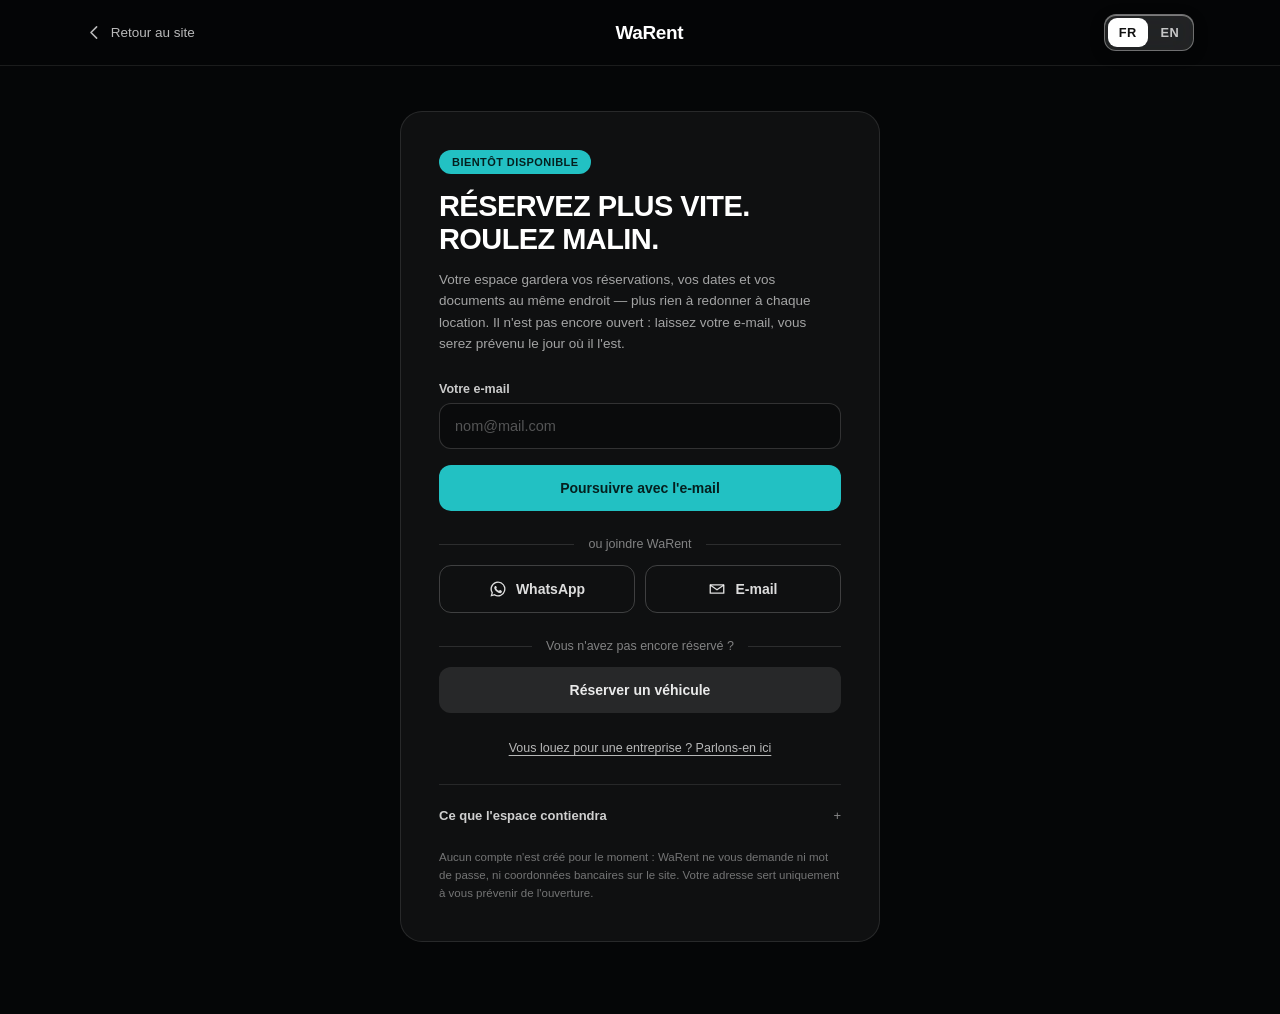
==== connexion.html @ 11f71e9b "Add files via upload" ====
<!DOCTYPE html>
<html lang="fr">
<head>
<meta charset="UTF-8">
<meta name="viewport" content="width=device-width, initial-scale=1.0, viewport-fit=cover">
<title>WaRent — Espace client</title>
<meta name="robots" content="noindex">
<link rel="stylesheet" href="styles.css">
<link rel="stylesheet" href="reservation.css">
</head>
<body class="bk-body">

  <header class="bk-header">
    <div class="bk-header-inner">
      <a class="bk-back" href="index.html">
        <svg viewBox="0 0 24 24" aria-hidden="true"><path d="M15 4l-8 8 8 8" fill="none" stroke="currentColor" stroke-width="2.2" stroke-linecap="round" stroke-linejoin="round"/></svg>
        <span data-fr="Retour au site" data-en="Back to the site">Retour au site</span>
      </a>
      <a class="bk-logo" href="index.html">WaRent</a>
      <div class="bk-header-right">
        <div class="lang-switch" role="group" aria-label="Choix de la langue / Language switcher">
          <button type="button" class="lang-btn active" data-lang-btn="fr" aria-pressed="true">FR</button>
          <button type="button" class="lang-btn" data-lang-btn="en" aria-pressed="false">EN</button>
        </div>
      </div>
    </div>
  </header>

  <main class="ac-main">
    <div class="ac-card">

      <span class="ac-badge" data-fr="Bientôt disponible" data-en="Coming soon">Bientôt disponible</span>

      <h1 class="ac-title" data-fr="Réservez plus vite. Roulez malin." data-en="Book faster. Drive smarter.">Réservez plus vite. Roulez malin.</h1>
      <p class="ac-intro" data-fr="Votre espace gardera vos réservations, vos dates et vos documents au même endroit — plus rien à redonner à chaque location. Il n'est pas encore ouvert : laissez votre e-mail, vous serez prévenu le jour où il l'est." data-en="Your account will keep your bookings, dates and documents in one place — nothing to hand over again at every rental. It isn't open yet: leave your email and we'll tell you the day it is.">Votre espace gardera vos réservations, vos dates et vos documents au même endroit — plus rien à redonner à chaque location. Il n'est pas encore ouvert : laissez votre e-mail, vous serez prévenu le jour où il l'est.</p>

      <form class="ac-form" id="ac-form" novalidate>
        <label class="ac-label" for="ac-email" data-fr="Votre e-mail" data-en="Your email">Votre e-mail</label>
        <input class="ac-input" id="ac-email" name="email" type="email" inputmode="email" autocomplete="email" placeholder="nom@mail.com" aria-describedby="ac-error">
        <p class="ac-error" id="ac-error" role="alert" hidden data-fr="Entrez une adresse e-mail valide (exemple : nom@mail.com)." data-en="Enter a valid email address (example: name@mail.com).">Entrez une adresse e-mail valide (exemple : nom@mail.com).</p>
        <button type="submit" class="ac-btn ac-btn-primary" data-fr="Poursuivre avec l'e-mail" data-en="Continue with email">Poursuivre avec l'e-mail</button>
      </form>

      <div class="ac-done" id="ac-done" hidden>
        <svg class="ac-done-icon" viewBox="0 0 24 24" aria-hidden="true"><path d="M20 6L9 17l-5-5" fill="none" stroke="currentColor" stroke-width="2.4" stroke-linecap="round" stroke-linejoin="round"/></svg>
        <p class="ac-done-text" data-fr="Votre messagerie s'ouvre avec un message déjà rempli. Envoyez-le : c'est lui qui inscrit votre adresse sur la liste." data-en="Your mail app opens with the message already written. Send it — that's what puts your address on the list.">Votre messagerie s'ouvre avec un message déjà rempli. Envoyez-le : c'est lui qui inscrit votre adresse sur la liste.</p>
      </div>

      <div class="ac-sep"><span data-fr="ou joindre WaRent" data-en="or reach WaRent">ou joindre WaRent</span></div>

      <div class="ac-alts">
        <a class="ac-btn ac-btn-ghost" id="ac-wa" href="#" target="_blank" rel="noopener">
          <svg viewBox="0 0 24 24" aria-hidden="true"><path fill="currentColor" d="M12 2a10 10 0 00-8.6 15.1L2 22l5-1.3A10 10 0 1012 2zm0 18.2a8.2 8.2 0 01-4.2-1.2l-.3-.2-3 .8.8-2.9-.2-.3A8.2 8.2 0 1112 20.2zm4.5-6.1c-.2-.1-1.4-.7-1.7-.8-.2-.1-.4-.1-.5.1l-.7.9c-.1.2-.3.2-.5.1a6.7 6.7 0 01-3.3-2.9c-.1-.2 0-.4.1-.5l.4-.5c.1-.2.1-.3 0-.5l-.7-1.7c-.2-.4-.4-.4-.5-.4h-.5c-.2 0-.5.1-.7.3-.2.3-.9.9-.9 2.2s.9 2.5 1 2.7c.1.2 1.8 2.8 4.4 3.8 1.6.6 2.2.7 3 .6.5-.1 1.4-.6 1.6-1.2.2-.6.2-1.1.1-1.2 0-.1-.2-.2-.4-.3z"/></svg>
          <span data-fr="WhatsApp" data-en="WhatsApp">WhatsApp</span>
        </a>
        <a class="ac-btn ac-btn-ghost" id="ac-mail" href="#">
          <svg viewBox="0 0 24 24" aria-hidden="true"><path fill="none" stroke="currentColor" stroke-width="1.8" stroke-linejoin="round" d="M3 6.5h18v11H3z"/><path fill="none" stroke="currentColor" stroke-width="1.8" stroke-linecap="round" stroke-linejoin="round" d="M3.4 7l8.6 6 8.6-6"/></svg>
          <span data-fr="E-mail" data-en="Email">E-mail</span>
        </a>
      </div>

      <div class="ac-sep"><span data-fr="Vous n'avez pas encore réservé ?" data-en="Haven't booked yet?">Vous n'avez pas encore réservé ?</span></div>

      <a class="ac-btn ac-btn-grey" href="index.html" data-fr="Réserver un véhicule" data-en="Book a vehicle">Réserver un véhicule</a>

      <a class="ac-link" id="ac-pro" href="#" data-fr="Vous louez pour une entreprise ? Parlons-en ici" data-en="Renting for a company? Let's talk here">Vous louez pour une entreprise ? Parlons-en ici</a>

      <details class="ac-more">
        <summary data-fr="Ce que l'espace contiendra" data-en="What the account will hold">Ce que l'espace contiendra</summary>
        <ul class="ac-list">
          <li data-fr="Mes réservations : en cours, à venir et passées" data-en="My bookings: current, upcoming and past">Mes réservations : en cours, à venir et passées</li>
          <li data-fr="Le détail de chaque location et son récapitulatif" data-en="The details of each rental and its summary">Le détail de chaque location et son récapitulatif</li>
          <li data-fr="Les documents à fournir, déposés une fois pour toutes" data-en="The documents to provide, uploaded once and for all">Les documents à fournir, déposés une fois pour toutes</li>
          <li data-fr="La modification ou l'annulation d'une réservation" data-en="Changing or cancelling a booking">La modification ou l'annulation d'une réservation</li>
        </ul>
      </details>

      <p class="ac-legal" data-fr="Aucun compte n'est créé pour le moment : WaRent ne vous demande ni mot de passe, ni coordonnées bancaires sur le site. Votre adresse sert uniquement à vous prévenir de l'ouverture." data-en="No account is created for now: WaRent asks you for neither a password nor card details on this site. Your address is used only to tell you when the account area opens.">Aucun compte n'est créé pour le moment : WaRent ne vous demande ni mot de passe, ni coordonnées bancaires sur le site. Votre adresse sert uniquement à vous prévenir de l'ouverture.</p>

    </div>
  </main>

  <script src="core.js"></script>
  <script src="connexion.js"></script>

</body>
</html>
---- styles.css ----
* { box-sizing: border-box; }
html, body {
  margin: 0;
  padding: 0;
  width: 100%;
  overflow-x: hidden;
  background: #ffffff;
}
body {
  font-family: 'Helvetica Neue', Helvetica, Arial, sans-serif;
  -webkit-font-smoothing: antialiased;
  -moz-osx-font-smoothing: grayscale;
}
a {
  color: #111111;
  text-decoration: none;
  transition: color .2s ease;
}
a:hover { color: #666666; }

.video-bg {
  position: fixed;
  inset: 0;
  z-index: 0;
  overflow: hidden;
  background: #04060b;
}
.hero-media,
.hero-media img {
  display: block;
  width: 100%;
  height: 100%;
  object-fit: cover;
  object-position: center 42%;
}
.video-overlay {
  position: absolute;
  inset: 0;
  /* Degrade plutot qu'un voile uniforme : la voiture reste lisible au centre,
     le haut et le bas s'assombrissent pour que le menu, le titre et la barre
     de recherche gardent leur contraste. */
  background: linear-gradient(
    180deg,
    rgba(4, 6, 11, 0.58) 0%,
    rgba(4, 6, 11, 0.18) 30%,
    rgba(4, 6, 11, 0.34) 55%,
    rgba(4, 6, 11, 0.74) 78%,
    rgba(4, 6, 11, 0.92) 100%
  );
}

.preloader {
  position: fixed;
  inset: 0;
  z-index: 60;
  background: #04060b;
  display: flex;
  align-items: center;
  justify-content: center;
  transition: opacity .6s ease;
}
.preloader span {
  font-size: 13px;
  letter-spacing: 0.25em;
  text-transform: uppercase;
  font-weight: 600;
  color: #b9cdea;
}
.preloader.hide {
  opacity: 0;
  pointer-events: none;
}

.page {
  position: relative;
  z-index: 1;
  min-height: 100vh;
  display: flex;
  flex-direction: column;
}

.site-header {
  display: flex;
  justify-content: space-between;
  align-items: center;
  gap: 16px;
  padding: clamp(14px, 2.4vw, 26px) clamp(20px, 2.8vw, 42px);
  position: relative;
  z-index: 2;
}
.logo {
  font-size: clamp(20px, 2vw, 24px);
  font-weight: 600;
  letter-spacing: -0.02em;
  color: #ffffff;
}
.logo:hover { color: #ffffff; }

.site-nav {
  position: absolute;
  left: 50%;
  transform: translateX(-50%);
  display: flex;
  gap: clamp(28px, 3.5vw, 56px);
}
.site-nav a {
  font-size: 14px;
  color: rgba(255, 255, 255, 0.85);
}
.site-nav a:hover { color: #ffffff; }

.header-actions {
  display: flex;
  align-items: center;
  gap: clamp(8px, 1.2vw, 14px);
}

.whatsapp-btn {
  display: flex;
  align-items: center;
  gap: 8px;
  background: rgba(255, 255, 255, 0.12);
  -webkit-backdrop-filter: blur(16px) saturate(160%);
  backdrop-filter: blur(16px) saturate(160%);
  border: 1px solid rgba(255, 255, 255, 0.35);
  box-shadow: inset 0 1px 0 rgba(255, 255, 255, 0.4), 0 4px 16px rgba(0, 0, 0, 0.15);
  color: #ffffff;
  border-radius: 12px;
  padding: 10px 18px;
  font-size: 14px;
  font-weight: 500;
  white-space: nowrap;
  transition: background .2s ease;
}
.whatsapp-btn:hover {
  background: rgba(255, 255, 255, 0.24);
  color: #ffffff;
}
.wa-icon {
  width: 18px;
  height: 18px;
  flex-shrink: 0;
  fill: currentColor;
}

/* Onglet Connexion : discret a cote du bouton WhatsApp, il ouvre l'espace
   client. Sur petit ecran il ne garde que son icone, comme WhatsApp. */
.account-btn {
  display: flex;
  align-items: center;
  gap: 8px;
  background: rgba(255, 255, 255, 0.06);
  -webkit-backdrop-filter: blur(16px) saturate(160%);
  backdrop-filter: blur(16px) saturate(160%);
  border: 1px solid rgba(255, 255, 255, 0.22);
  color: rgba(255, 255, 255, 0.92);
  border-radius: 12px;
  padding: 10px 16px;
  font-size: 14px;
  font-weight: 500;
  white-space: nowrap;
  transition: background .2s ease, border-color .2s ease;
}
.account-btn:hover {
  background: rgba(255, 255, 255, 0.16);
  border-color: rgba(255, 255, 255, 0.4);
  color: #ffffff;
}
.account-icon {
  width: 18px;
  height: 18px;
  flex-shrink: 0;
}

.lang-switch {
  display: flex;
  align-items: center;
  background: rgba(255, 255, 255, 0.12);
  -webkit-backdrop-filter: blur(16px) saturate(160%);
  backdrop-filter: blur(16px) saturate(160%);
  border: 1px solid rgba(255, 255, 255, 0.35);
  box-shadow: inset 0 1px 0 rgba(255, 255, 255, 0.4), 0 4px 16px rgba(0, 0, 0, 0.15);
  border-radius: 12px;
  padding: 3px;
  gap: 2px;
}
.lang-btn {
  appearance: none;
  border: none;
  background: transparent;
  color: rgba(255, 255, 255, 0.75);
  font-family: inherit;
  font-size: clamp(12px, 1vw, 13px);
  font-weight: 600;
  letter-spacing: 0.03em;
  padding: 7px 11px;
  border-radius: 9px;
  cursor: pointer;
  transition: background .2s ease, color .2s ease;
}
.lang-btn:hover { color: #ffffff; }
.lang-btn.active {
  background: #ffffff;
  color: #111111;
}
.lang-btn.active:hover { color: #111111; }

.hero-bottom {
  position: relative;
  z-index: 2;
  margin-top: auto;
  display: flex;
  flex-wrap: wrap;
  align-items: flex-end;
  justify-content: space-between;
  gap: clamp(24px, 4vw, 64px);
  padding: 0 clamp(20px, 2.8vw, 42px) clamp(22px, 3.2vh, 34px);
}

.hero-left {
  min-width: min(100%, 380px);
  text-align: left;
}

.renters-badge {
  display: flex;
  align-items: center;
  gap: 14px;
  margin-bottom: clamp(18px, 2.6vh, 28px);
  opacity: 0;
  animation: softIn .7s cubic-bezier(.22,1,.36,1) .15s forwards;
}
.avatars { display: flex; }
.avatar {
  width: clamp(30px, 2.6vw, 38px);
  height: clamp(30px, 2.6vw, 38px);
  border-radius: 50%;
  border: 2px solid rgba(255, 255, 255, 0.9);
  object-fit: cover;
  margin-left: -12px;
}
.avatars .avatar:first-child { margin-left: 0; }
.renters-label {
  text-shadow: 0 1px 12px rgba(0, 0, 0, 0.8);
  font-size: clamp(15px, 1.3vw, 18px);
  font-weight: 400;
  color: #ffffff;
}

.headline {
  text-shadow: 0 2px 18px rgba(0, 0, 0, 0.6);
  font-size: clamp(27px, 4.2vw, 56px);
  font-weight: 500;
  letter-spacing: -0.035em;
  line-height: 1.04;
  color: #ffffff;
  margin: 0;
}
.headline.i18n-en { display: none; }
body.lang-en .headline.i18n-fr { display: none; }
body.lang-en .headline.i18n-en { display: block; }
.headline .word {
  display: inline-block;
  opacity: 0;
  transform: translateY(26px);
  animation: wordIn .8s cubic-bezier(.22,1,.36,1) forwards;
}

.hero-right {
  width: min(100%, 480px);
  margin-left: auto;
  text-align: left;
}
.sub-text {
  text-shadow: 0 1px 14px rgba(0, 0, 0, 0.8);
  font-size: clamp(15px, 1.2vw, 18px);
  font-weight: 400;
  line-height: 1.5;
  color: rgba(255, 255, 255, 0.88);
  margin: 0 0 clamp(22px, 3.6vh, 36px);
}
.sub-text.i18n-en { display: none; }
body.lang-en .sub-text.i18n-fr { display: none; }
body.lang-en .sub-text.i18n-en { display: block; }
.sub-text .w {
  display: inline-block;
  opacity: 0;
  animation: fadeIn .6s ease-out forwards;
}

@keyframes wordIn {
  from { opacity: 0; transform: translateY(26px); }
  to   { opacity: 1; transform: translateY(0); }
}
@keyframes softIn {
  from { opacity: 0; transform: translateY(14px); }
  to   { opacity: 1; transform: translateY(0); }
}
@keyframes fadeIn {
  from { opacity: 0; }
  to   { opacity: 1; }
}

@media (max-width: 899px) {
  .site-nav { display: none; }
}
@media (max-width: 640px) {
  /* Sur telephone le texte descend plus bas sur l'image : on assombrit
     davantage a partir du milieu pour garder le sous-titre lisible. */
  .video-overlay {
    background: linear-gradient(
      180deg,
      rgba(4, 6, 11, 0.55) 0%,
      rgba(4, 6, 11, 0.20) 22%,
      rgba(4, 6, 11, 0.60) 44%,
      rgba(4, 6, 11, 0.88) 64%,
      rgba(4, 6, 11, 0.95) 100%
    );
  }
  .hero-bottom {
    flex-direction: column;
    align-items: flex-start;
  }
  .hero-right {
    margin-left: 0;
    width: 100%;
  }
  .hero-media,
  .hero-media img {
    object-position: center 50%;
  }
}
@media (max-width: 520px) {
  .site-header {
    padding-left: clamp(14px, 4vw, 20px);
    padding-right: clamp(14px, 4vw, 20px);
    gap: 8px;
  }
  .header-actions {
    gap: 8px;
  }
  .whatsapp-btn {
    padding: 10px;
    border-radius: 12px;
  }
  .account-btn {
    padding: 10px;
    border-radius: 12px;
  }
  .wa-text,
  .account-text {
    position: absolute;
    width: 1px;
    height: 1px;
    overflow: hidden;
    clip: rect(0, 0, 0, 0);
    white-space: nowrap;
  }
  .lang-btn {
    padding: 7px 9px;
  }
}
@media (max-width: 360px) {
  .logo { font-size: 18px; }
}


/* ==================== Barre de recherche (hero) ==================== */
.search-panel {
  position: relative;
  z-index: 3;
  margin: 0 clamp(20px, 2.8vw, 42px) clamp(24px, 4vh, 44px);
  padding: clamp(14px, 1.5vw, 18px);
  border-radius: 18px;
  background: rgba(255, 255, 255, 0.12);
  -webkit-backdrop-filter: blur(18px) saturate(160%);
  backdrop-filter: blur(18px) saturate(160%);
  border: 1px solid rgba(255, 255, 255, 0.3);
  box-shadow: inset 0 1px 0 rgba(255, 255, 255, 0.35), 0 14px 44px rgba(0, 0, 0, 0.38);
  opacity: 0;
  transform: translateY(14px);
  animation: softIn .7s cubic-bezier(.22,1,.36,1) 1.3s forwards;
}
.search-form {
  display: grid;
  grid-template-columns: 1.05fr 1.35fr 1.35fr auto;
  gap: 12px;
  align-items: end;
}
.search-field { display: flex; flex-direction: column; gap: 7px; min-width: 0; }
.search-field > label {
  font-size: 11px;
  font-weight: 600;
  letter-spacing: .05em;
  text-transform: uppercase;
  color: rgba(255, 255, 255, 0.72);
}
.search-control {
  display: flex;
  align-items: center;
  gap: 9px;
  min-width: 0;
  height: 50px;
  padding: 0 13px;
  border-radius: 12px;
  background: rgba(9, 11, 15, 0.46);
  border: 1px solid rgba(255, 255, 255, 0.18);
  transition: border-color .2s ease;
}
.search-control:focus-within { border-color: rgba(255, 255, 255, 0.45); }
.search-control > svg {
  width: 17px; height: 17px; flex-shrink: 0;
  color: rgba(255, 255, 255, 0.55);
}
.search-control select {
  appearance: none;
  -webkit-appearance: none;
}
.search-control select,
.search-control input {
  background: transparent;
  border: none;
  outline: none;
  padding: 0;
  width: 100%;
  min-width: 0;
  color: #ffffff;
  font-family: inherit;
  font-size: 14.5px;
  font-weight: 500;
  color-scheme: dark;
}
.search-control select option { background: #14161a; color: #ffffff; }
.search-control select option:disabled { color: rgba(255, 255, 255, 0.38); }
.search-duo { display: grid; grid-template-columns: 1.35fr 1fr; gap: 8px; min-width: 0; }
.search-submit {
  appearance: none;
  border: none;
  cursor: pointer;
  height: 50px;
  padding: 0 clamp(20px, 2vw, 30px);
  border-radius: 12px;
  background: #22c1c3;
  color: #05201f;
  font-family: inherit;
  font-size: 15px;
  font-weight: 600;
  white-space: nowrap;
  transition: background .2s ease;
}
.search-submit:hover { background: #1cadaf; }
.search-hint {
  margin: 11px 3px 0;
  font-size: 12px;
  line-height: 1.45;
  color: rgba(255, 255, 255, 0.6);
}
.search-error {
  margin: 9px 3px 0;
  font-size: 12.5px;
  font-weight: 500;
  color: #ffbcbc;
}

@media (max-width: 1240px) {
  .search-form { grid-template-columns: 1fr 1fr 1fr; }
  .search-submit { grid-column: 1 / -1; }
}
@media (max-width: 1020px) {
  .search-form { grid-template-columns: 1fr 1fr; }
  .search-field-city { grid-column: 1 / -1; }
  .search-submit { grid-column: 1 / -1; }
}
@media (max-width: 620px) {
  .search-form { grid-template-columns: 1fr; }
  .search-panel { border-radius: 16px; }
}

/* ==================== Fleet carousel ==================== */
.fleet-section {
  position: relative;
  z-index: 1;
  background: #050607;
  padding: clamp(56px, 9vh, 100px) 0 clamp(64px, 10vh, 110px);
}
.fleet-inner {
  max-width: 1280px;
  margin: 0 auto;
  padding: 0 clamp(20px, 2.8vw, 42px);
}
.fleet-heading { text-align: center; margin-bottom: clamp(22px, 3.4vh, 34px); }
.fleet-title {
  color: #ffffff;
  font-size: clamp(26px, 3.4vw, 42px);
  font-weight: 500;
  letter-spacing: -0.03em;
  margin: 0 0 10px;
}
.fleet-subtitle {
  color: rgba(255,255,255,0.6);
  font-size: clamp(14px, 1.1vw, 16px);
  margin: 0;
}

.fleet-filters {
  display: flex;
  justify-content: center;
  gap: 8px;
  padding: 4px 4px 26px;
}
.fleet-pill {
  appearance: none;
  border: 1px solid rgba(255,255,255,0.16);
  background: rgba(255,255,255,0.04);
  color: rgba(255,255,255,0.72);
  font-family: inherit;
  font-size: 13.5px;
  font-weight: 500;
  padding: 9px 20px;
  border-radius: 999px;
  cursor: pointer;
  transition: background .2s ease, color .2s ease, border-color .2s ease;
}
.fleet-pill:hover { color: #ffffff; border-color: rgba(255,255,255,0.32); }
.fleet-pill.active {
  background: #ffffff;
  color: #0a0a0a;
  border-color: #ffffff;
}

.carousel-viewport {
  --card-w: min(300px, 74vw);
  --card-h: calc(var(--card-w) * 1.34);
  position: relative;
  perspective: 1700px;
  height: calc(var(--card-h) + 44px);
  display: flex;
  align-items: center;
  touch-action: pan-y;
  cursor: grab;
  user-select: none;
  -webkit-user-select: none;
}
.carousel-viewport.is-dragging { cursor: grabbing; }
.carousel-track {
  position: relative;
  width: 100%;
  height: var(--card-h);
  transform-style: preserve-3d;
}

.car-slot {
  position: absolute;
  top: 0;
  left: 50%;
  width: var(--card-w);
  height: var(--card-h);
  margin-left: calc(var(--card-w) / -2);
  transform-style: preserve-3d;
  will-change: transform, opacity;
}
.car-tilt {
  width: 100%;
  height: 100%;
  transform-style: preserve-3d;
  transform: rotateX(var(--rx, 0deg)) rotateY(var(--ry, 0deg));
  transition: transform .18s cubic-bezier(.22,1,.36,1);
}
.car-flip {
  position: relative;
  width: 100%;
  height: 100%;
  cursor: pointer;
}

.car-face {
  position: absolute;
  inset: 0;
}

.car-face-inner {
  position: relative;
  width: 100%;
  height: 100%;
  border-radius: 22px;
  overflow: hidden;
  -webkit-clip-path: inset(0 round 22px);
  clip-path: inset(0 round 22px);
  -webkit-transform: translateZ(0);
  transform: translateZ(0);
  isolation: isolate;
  background: linear-gradient(165deg, #171a1f 0%, #0a0b0d 68%);
  border: 1px solid rgba(255,255,255,0.09);
  box-shadow: 0 26px 48px rgba(0,0,0,0.6), inset 0 1px 0 rgba(255,255,255,0.07);
}
.car-face-front .car-face-inner { display: flex; flex-direction: column; }

.car-visual {
  position: relative;
  flex: 1 1 auto;
  min-height: 0;
  display: flex;
  align-items: center;
  justify-content: center;
  padding: 34px 12px 12px;
  background: radial-gradient(125% 95% at 50% 12%, rgba(255,255,255,0.12), transparent 62%), var(--accent-bg, #14161a);
}
.car-photo {
  position: relative;
  z-index: 1;
  display: block;
  width: 100%;
  height: 100%;
  object-fit: contain;
  object-position: center 56%;
}
.car-fallback {
  display: none;
  position: absolute;
  inset: 0;
  z-index: 1;
  align-items: center;
  justify-content: center;
  padding: 34px 12px 12px;
}
.car-ground {
  position: absolute;
  z-index: 0;
  left: 50%;
  bottom: 23%;
  width: 72%;
  height: 26px;
  transform: translateX(-50%);
  background: radial-gradient(50% 50% at 50% 50%, rgba(0,0,0,0.55), rgba(0,0,0,0) 72%);
}
.car-silhouette {
  display: block;
  width: 100%;
  height: 100%;
  color: var(--accent, #9ca3af);
}
.car-silhouette .car-body { fill: currentColor; opacity: .95; }
.car-silhouette .car-wheel { fill: none; stroke: #050607; stroke-width: 5; }
.car-silhouette .car-glass { fill: rgba(255,255,255,0.34); }
.car-silhouette .car-shadow { fill: rgba(0,0,0,0.38); }

.car-badge {
  position: absolute;
  top: 14px;
  left: 14px;
  z-index: 2;
  font-size: 10.5px;
  font-weight: 600;
  letter-spacing: .04em;
  text-transform: uppercase;
  color: #0a0a0a;
  background: var(--accent, #ffffff);
  padding: 5px 10px;
  border-radius: 999px;
}
.car-logo {
  position: absolute;
  top: 14px;
  right: 15px;
  z-index: 2;
  font-size: 11.5px;
  font-weight: 600;
  color: rgba(255,255,255,0.8);
  letter-spacing: -0.01em;
}

.car-info {
  flex: 0 0 auto;
  padding: 16px 18px 18px;
  border-top: 1px solid rgba(255,255,255,0.07);
  background: rgba(6,7,9,0.55);
}
.car-name { color: #ffffff; font-size: 17.5px; font-weight: 600; letter-spacing: -0.015em; margin: 0; }
.car-cat { color: rgba(255,255,255,0.5); font-size: 12.5px; margin: 3px 0 12px; }
.car-specs { display: flex; gap: 6px; margin-bottom: 14px; }
.spec-chip {
  display: inline-flex; align-items: center; gap: 4px;
  font-size: 10.5px; color: rgba(255,255,255,0.66);
  background: rgba(255,255,255,0.06); border-radius: 8px; padding: 5px 8px;
  white-space: nowrap;
}
.spec-chip svg { width: 12px; height: 12px; flex-shrink: 0; }
.car-meta-row { display: flex; align-items: center; justify-content: space-between; gap: 10px; }
.car-price { color: #ffffff; font-size: 17px; font-weight: 600; }
.car-price small { color: rgba(255,255,255,0.5); font-weight: 400; font-size: 11.5px; }
.car-cta {
  appearance: none; border: none; background: #ffffff; color: #0a0a0a;
  font-family: inherit; font-size: 12.5px; font-weight: 600;
  padding: 9px 15px; border-radius: 10px; cursor: pointer;
}

.carousel-nav {
  appearance: none; border: none; cursor: pointer;
  width: 42px; height: 42px; border-radius: 50%;
  background: rgba(255,255,255,0.08);
  border: 1px solid rgba(255,255,255,0.16);
  color: #ffffff;
  display: flex; align-items: center; justify-content: center;
  flex-shrink: 0;
  z-index: 5;
  transition: background .2s ease;
}
.carousel-nav:hover { background: rgba(255,255,255,0.18); }
.carousel-nav svg { width: 20px; height: 20px; }
.carousel-nav.prev { margin-right: -42px; }
.carousel-nav.next { margin-left: -42px; }
@media (max-width: 720px) {
  .carousel-nav { display: none; }
}

/* ==================== Sections de contenu ==================== */
.section {
  position: relative;
  z-index: 1;
  background: #050607;
  padding: clamp(56px, 9vh, 96px) 0;
}
.section-alt { background: #0a0c0e; }
.section-inner {
  max-width: 1180px;
  margin: 0 auto;
  padding: 0 clamp(20px, 2.8vw, 42px);
}
.section-head { text-align: center; margin-bottom: clamp(30px, 4.5vh, 52px); }
.section-title {
  color: #ffffff;
  font-size: clamp(25px, 3.2vw, 38px);
  font-weight: 500;
  letter-spacing: -0.03em;
  margin: 0 0 10px;
}
.section-sub {
  color: rgba(255,255,255,0.6);
  font-size: clamp(14px, 1.1vw, 16px);
  line-height: 1.55;
  max-width: 620px;
  margin: 0 auto;
}

/* ---------- Comment ca marche ---------- */
.steps {
  display: grid;
  grid-template-columns: repeat(auto-fit, minmax(220px, 1fr));
  gap: clamp(18px, 2.2vw, 28px);
  counter-reset: step;
}
.step { position: relative; padding-top: 6px; }
.step-num {
  display: flex;
  align-items: center;
  justify-content: center;
  width: 40px;
  height: 40px;
  margin-bottom: 16px;
  border-radius: 50%;
  background: rgba(34, 193, 195, 0.14);
  border: 1px solid rgba(34, 193, 195, 0.4);
  color: #22c1c3;
  font-size: 15px;
  font-weight: 600;
}
.step-title { color: #ffffff; font-size: 16.5px; font-weight: 600; margin: 0 0 7px; }
.step-text { color: rgba(255,255,255,0.6); font-size: 13.5px; line-height: 1.55; margin: 0; }

/* ---------- Occasions ---------- */
.tiles {
  display: grid;
  grid-template-columns: repeat(auto-fit, minmax(230px, 1fr));
  gap: clamp(14px, 1.8vw, 20px);
}
.tile {
  border-radius: 18px;
  padding: clamp(20px, 2.2vw, 26px);
  background: rgba(255,255,255,0.04);
  border: 1px solid rgba(255,255,255,0.08);
  transition: border-color .2s ease, background .2s ease;
}
.tile:hover { border-color: rgba(34,193,195,0.35); background: rgba(255,255,255,0.06); }
.tile > svg {
  width: 24px; height: 24px;
  color: #22c1c3;
  margin-bottom: 14px;
}
.tile-title { color: #ffffff; font-size: 16px; font-weight: 600; margin: 0 0 7px; }
.tile-text { color: rgba(255,255,255,0.58); font-size: 13.5px; line-height: 1.55; margin: 0; }

/* ---------- Conditions ---------- */
.conds {
  display: grid;
  grid-template-columns: repeat(auto-fit, minmax(215px, 1fr));
  gap: clamp(14px, 1.8vw, 20px);
}
.cond {
  display: flex;
  gap: 13px;
  align-items: flex-start;
  padding: 18px;
  border-radius: 14px;
  background: rgba(255,255,255,0.035);
  border: 1px solid rgba(255,255,255,0.07);
}
.cond > svg { width: 20px; height: 20px; flex-shrink: 0; color: #22c1c3; margin-top: 1px; }
.cond-title { color: #ffffff; font-size: 14px; font-weight: 600; margin: 0 0 4px; }
.cond-text { color: rgba(255,255,255,0.55); font-size: 12.5px; line-height: 1.5; margin: 0; }

/* ---------- FAQ ---------- */
.faq { max-width: 760px; margin: 0 auto; }
.faq details {
  border-bottom: 1px solid rgba(255,255,255,0.1);
}
.faq summary {
  display: flex;
  align-items: center;
  justify-content: space-between;
  gap: 16px;
  padding: 19px 2px;
  cursor: pointer;
  list-style: none;
  color: #ffffff;
  font-size: 15px;
  font-weight: 500;
  line-height: 1.45;
}
.faq summary::-webkit-details-marker { display: none; }
.faq summary::after {
  content: '';
  flex-shrink: 0;
  width: 9px;
  height: 9px;
  border-right: 2px solid rgba(255,255,255,0.5);
  border-bottom: 2px solid rgba(255,255,255,0.5);
  transform: rotate(45deg) translateY(-2px);
  transition: transform .25s ease;
}
.faq details[open] summary::after { transform: rotate(-135deg) translateY(-2px); }
.faq summary:hover { color: #22c1c3; }
.faq-answer {
  margin: 0;
  padding: 0 2px 20px;
  font-size: 13.5px;
  line-height: 1.65;
  color: rgba(255,255,255,0.6);
}

/* ---------- Contact ---------- */
.contact-card {
  max-width: 760px;
  margin: 0 auto;
  text-align: center;
  padding: clamp(30px, 4vw, 48px) clamp(22px, 3vw, 40px);
  border-radius: 22px;
  background: radial-gradient(120% 130% at 50% 0%, rgba(34,193,195,0.16), transparent 62%), rgba(255,255,255,0.04);
  border: 1px solid rgba(255,255,255,0.1);
}
.contact-title {
  color: #ffffff;
  font-size: clamp(22px, 2.6vw, 30px);
  font-weight: 500;
  letter-spacing: -0.025em;
  margin: 0 0 12px;
}
.contact-text {
  color: rgba(255,255,255,0.62);
  font-size: 14.5px;
  line-height: 1.6;
  margin: 0 auto 26px;
  max-width: 460px;
}
.contact-btn {
  display: inline-flex;
  align-items: center;
  gap: 10px;
  background: #22c1c3;
  color: #05201f;
  font-size: 15px;
  font-weight: 600;
  padding: 15px 28px;
  border-radius: 12px;
  transition: filter .2s ease;
}
.contact-btn:hover { filter: brightness(1.08); color: #05201f; }
.contact-btn svg { width: 19px; height: 19px; fill: currentColor; }
.contact-meta {
  display: flex;
  flex-wrap: wrap;
  justify-content: center;
  gap: 10px 28px;
  margin-top: 28px;
  font-size: 13px;
  color: rgba(255,255,255,0.5);
}

/* ---------- Pied de page ---------- */
.site-footer {
  position: relative;
  z-index: 1;
  background: #030405;
  border-top: 1px solid rgba(255,255,255,0.07);
  padding: clamp(34px, 5vh, 52px) 0 clamp(26px, 4vh, 36px);
}
.footer-inner {
  max-width: 1180px;
  margin: 0 auto;
  padding: 0 clamp(20px, 2.8vw, 42px);
  display: flex;
  flex-wrap: wrap;
  gap: 24px 40px;
  justify-content: space-between;
  align-items: flex-start;
}
.footer-brand { max-width: 300px; }
.footer-logo { color: #ffffff; font-size: 20px; font-weight: 600; letter-spacing: -0.02em; margin: 0 0 9px; }
.footer-tag { color: rgba(255,255,255,0.45); font-size: 13px; line-height: 1.55; margin: 0; }
.footer-nav { display: flex; flex-direction: column; gap: 11px; }
.footer-nav a { color: rgba(255,255,255,0.6); font-size: 13.5px; }
.footer-nav a:hover { color: #22c1c3; }
.footer-bottom {
  max-width: 1180px;
  margin: clamp(26px, 4vh, 38px) auto 0;
  padding: 18px clamp(20px, 2.8vw, 42px) 0;
  border-top: 1px solid rgba(255,255,255,0.06);
  font-size: 12px;
  color: rgba(255,255,255,0.35);
}

/* ---------- Fiche detaillee vehicule ---------- */
body.vd-open { overflow: hidden; }

.vd-overlay {
  position: fixed;
  inset: 0;
  z-index: 200;
  display: flex;
  align-items: center;
  justify-content: center;
  padding: 20px;
}
.vd-overlay[hidden] { display: none; }

.vd-backdrop {
  position: absolute;
  inset: 0;
  background: rgba(3,4,5,0.8);
  -webkit-backdrop-filter: blur(6px);
  backdrop-filter: blur(6px);
}

.vd-dialog {
  position: relative;
  z-index: 1;
  width: min(1000px, 100%);
  max-height: calc(100vh - 40px);
  display: grid;
  grid-template-columns: 1.02fr 1fr;
  background: #0e1013;
  border: 1px solid rgba(255,255,255,0.1);
  border-radius: 24px;
  overflow: hidden;
  box-shadow: 0 40px 90px rgba(0,0,0,0.7);
  animation: vd-in .3s cubic-bezier(.22,1,.36,1);
}
@supports (max-height: 100dvh) {
  .vd-dialog { max-height: calc(100dvh - 40px); }
}
@keyframes vd-in {
  from { opacity: 0; transform: translateY(18px) scale(.985); }
}
@media (prefers-reduced-motion: reduce) {
  .vd-dialog { animation: none; }
}

.vd-close {
  position: absolute;
  top: 20px;
  right: 20px;
  z-index: 4;
  appearance: none;
  -webkit-appearance: none;
  width: 36px;
  height: 36px;
  border-radius: 50%;
  border: 1px solid rgba(255,255,255,0.18);
  background: rgba(12,14,17,0.72);
  color: #ffffff;
  display: flex;
  align-items: center;
  justify-content: center;
  cursor: pointer;
  transition: background .2s ease;
}
.vd-close:hover { background: rgba(255,255,255,0.16); }
.vd-close svg { width: 18px; height: 18px; }

/* --- colonne gauche : le vehicule --- */
.vd-visual {
  position: relative;
  min-width: 0;
  display: flex;
  flex-direction: column;
  padding: 26px 24px 20px;
  color: #ffffff;
  background:
    radial-gradient(120% 80% at 50% 12%, color-mix(in srgb, var(--accent, #22c1c3) 26%, transparent) 0%, transparent 62%),
    linear-gradient(168deg, #1a1d22 0%, #0a0b0d 72%);
}
@supports not (color: color-mix(in srgb, red 50%, blue)) {
  .vd-visual { background: linear-gradient(168deg, #1a1d22 0%, #0a0b0d 72%); }
}
.vd-visual::after {
  content: '';
  position: absolute;
  left: 0;
  right: 0;
  bottom: 0;
  height: 1px;
  background: rgba(255,255,255,0.08);
}

.vd-visual-head { padding-right: 44px; }
.vd-name {
  margin: 0 0 4px;
  font-size: 21px;
  font-weight: 700;
  letter-spacing: -0.01em;
  line-height: 1.2;
}
.vd-cat {
  margin: 0;
  font-size: 13px;
  color: rgba(255,255,255,0.58);
}

.vd-photo-wrap {
  flex: 1 1 auto;
  min-height: 130px;
  display: flex;
  align-items: center;
  justify-content: center;
  padding: 14px 0 18px;
}
/* object-fit: contain : l'image ne peut structurellement pas deborder
   de sa boite, quel que soit le navigateur. */
.vd-photo {
  display: block;
  width: 100%;
  height: 100%;
  max-height: 240px;
  object-fit: contain;
}

.vd-specs {
  list-style: none;
  margin: 0;
  padding: 0;
  display: grid;
  grid-template-columns: repeat(2, minmax(0, 1fr));
  gap: 10px 14px;
}
.vd-specs li {
  display: flex;
  align-items: center;
  gap: 8px;
  min-width: 0;
  font-size: 12.5px;
  color: rgba(255,255,255,0.74);
}
.vd-specs svg {
  width: 17px;
  height: 17px;
  flex-shrink: 0;
  color: var(--accent, #22c1c3);
}
.vd-specs span {
  overflow: hidden;
  text-overflow: ellipsis;
  white-space: nowrap;
}

/* --- colonne droite : les options --- */
.vd-panel {
  min-width: 0;
  display: flex;
  flex-direction: column;
  background: #131619;
  border-left: 1px solid rgba(255,255,255,0.08);
}
.vd-scroll {
  flex: 1 1 auto;
  min-height: 0;
  overflow-y: auto;
  -webkit-overflow-scrolling: touch;
  padding: 26px 24px 8px;
}

.vd-group-title {
  margin: 0 0 12px;
  font-size: 14px;
  font-weight: 700;
  color: #ffffff;
}
.vd-options + .vd-group-title { margin-top: 24px; }
/* La croix de fermeture est en haut a droite du dialogue : on reserve la
   place pour qu'elle ne chevauche jamais le premier titre ni la premiere
   option. */
.vd-scroll > .vd-group-title:first-child { padding-right: 46px; }

.vd-options {
  display: flex;
  flex-direction: column;
  gap: 8px;
}

.vd-option {
  appearance: none;
  -webkit-appearance: none;
  width: 100%;
  text-align: left;
  font-family: inherit;
  cursor: pointer;
  display: flex;
  align-items: center;
  gap: 12px;
  padding: 13px 14px;
  border-radius: 13px;
  border: 1px solid rgba(255,255,255,0.11);
  background: rgba(255,255,255,0.02);
  color: #ffffff;
  transition: border-color .18s ease, background .18s ease;
}
.vd-option:hover { border-color: rgba(255,255,255,0.24); }
.vd-option.is-selected {
  border-color: var(--accent, #22c1c3);
  background: rgba(255,255,255,0.05);
  box-shadow: inset 0 0 0 1px var(--accent, #22c1c3);
}

.vd-radio {
  flex-shrink: 0;
  width: 18px;
  height: 18px;
  border-radius: 50%;
  border: 1.5px solid rgba(255,255,255,0.35);
  position: relative;
}
.vd-option.is-selected .vd-radio { border-color: #ffffff; }
.vd-option.is-selected .vd-radio::after {
  content: '';
  position: absolute;
  inset: 3.5px;
  border-radius: 50%;
  background: #ffffff;
}

.vd-option-text {
  flex: 1 1 auto;
  min-width: 0;
  display: flex;
  flex-direction: column;
  gap: 2px;
}
.vd-option-title {
  font-size: 13.5px;
  font-weight: 600;
  line-height: 1.3;
}
.vd-option-sub {
  font-size: 11.5px;
  line-height: 1.35;
  color: rgba(255,255,255,0.52);
}

.vd-option-price {
  flex-shrink: 0;
  text-align: right;
  display: flex;
  flex-direction: column;
  gap: 1px;
}
.vd-option-price b {
  font-size: 14.5px;
  font-weight: 700;
  white-space: nowrap;
}
.vd-option-price small {
  font-size: 11px;
  color: rgba(255,255,255,0.5);
  white-space: nowrap;
}

.vd-included {
  list-style: none;
  margin: 22px 0 0;
  padding: 0;
  display: flex;
  flex-direction: column;
  gap: 8px;
}
.vd-included li {
  position: relative;
  padding-left: 24px;
  font-size: 12.5px;
  line-height: 1.45;
  color: rgba(255,255,255,0.66);
}
.vd-included li::before {
  content: '';
  position: absolute;
  left: 2px;
  top: 5px;
  width: 11px;
  height: 6px;
  border-left: 2px solid var(--accent, #22c1c3);
  border-bottom: 2px solid var(--accent, #22c1c3);
  transform: rotate(-45deg);
}

.vd-legal {
  margin: 18px 0 0;
  font-size: 11px;
  line-height: 1.5;
  color: rgba(255,255,255,0.42);
}

.vd-foot {
  flex-shrink: 0;
  display: flex;
  align-items: center;
  justify-content: space-between;
  gap: 14px;
  padding: 16px 24px;
  border-top: 1px solid rgba(255,255,255,0.09);
  background: #0e1013;
}
.vd-total {
  min-width: 0;
  display: flex;
  flex-direction: column;
  gap: 2px;
}
.vd-total b {
  font-size: 22px;
  font-weight: 700;
  letter-spacing: -0.02em;
  white-space: nowrap;
}
.vd-total span {
  font-size: 11.5px;
  color: rgba(255,255,255,0.52);
  white-space: nowrap;
}

.vd-cta {
  flex-shrink: 0;
  display: inline-flex;
  align-items: center;
  justify-content: center;
  text-decoration: none;
  font-size: 13.5px;
  font-weight: 700;
  padding: 14px 22px;
  border-radius: 13px;
  background: var(--accent, #22c1c3);
  color: var(--ink, #05201f);
  transition: filter .18s ease;
}
.vd-cta:hover { filter: brightness(1.08); }

@media (max-width: 860px) {
  .vd-overlay { padding: 0; }
  .vd-dialog {
    grid-template-columns: 1fr;
    grid-template-rows: auto minmax(0, 1fr);
    width: 100%;
    height: 100%;
    max-height: none;
    border-radius: 0;
    border: none;
  }
  @supports (height: 100dvh) {
    .vd-dialog { height: 100dvh; }
  }
  .vd-visual { padding: 20px 18px 16px; }
  .vd-photo-wrap { min-height: 0; padding: 8px 0 14px; }
  .vd-photo { max-height: 150px; }
  .vd-name { font-size: 18px; }
  .vd-specs { gap: 8px 12px; }
  .vd-specs li { font-size: 11.5px; }
  .vd-panel { border-left: none; }
  .vd-scroll { padding: 20px 18px 8px; }
  .vd-foot { padding: 14px 18px calc(14px + env(safe-area-inset-bottom)); }
  .vd-total b { font-size: 19px; }
  .vd-cta { padding: 13px 18px; font-size: 13px; }
}

@media (max-width: 380px) {
  .vd-foot { flex-direction: column; align-items: stretch; gap: 10px; }
  .vd-total { flex-direction: row; align-items: baseline; gap: 8px; }
  .vd-cta { width: 100%; }
}
---- reservation.css ----
/* ==================== Page de demande de reservation ====================
   Meme charte que le site : fond sombre, accents portes par la couleur du
   vehicule choisi (--accent / --ink poses sur <html> par reservation.js). */

.bk-body {
  min-height: 100vh;
  background: #050607;
  color: #ffffff;
}

/* ---------- en-tete ---------- */
.bk-header {
  position: sticky;
  top: 0;
  z-index: 20;
  background: rgba(5, 6, 7, 0.92);
  -webkit-backdrop-filter: blur(14px);
  backdrop-filter: blur(14px);
  border-bottom: 1px solid rgba(255, 255, 255, 0.09);
}
.bk-header-inner {
  max-width: 1180px;
  margin: 0 auto;
  padding: 14px clamp(16px, 2.8vw, 42px);
  display: flex;
  align-items: center;
  gap: 16px;
}
.bk-back {
  display: inline-flex;
  align-items: center;
  gap: 8px;
  min-width: 0;
  font-size: 13.5px;
  font-weight: 500;
  color: rgba(255, 255, 255, 0.72);
}
.bk-back:hover { color: #ffffff; }
.bk-back svg { width: 17px; height: 17px; flex-shrink: 0; }
.bk-back span {
  overflow: hidden;
  text-overflow: ellipsis;
  white-space: nowrap;
}
.bk-logo {
  margin: 0 auto;
  font-size: 19px;
  font-weight: 600;
  letter-spacing: -0.02em;
  color: #ffffff;
}
.bk-logo:hover { color: #ffffff; }
.bk-header-right {
  display: flex;
  align-items: center;
  gap: 14px;
  flex-shrink: 0;
}
.bk-header-total {
  display: flex;
  flex-direction: column;
  align-items: flex-end;
  line-height: 1.2;
}
.bk-header-total-label {
  font-size: 10.5px;
  letter-spacing: 0.04em;
  text-transform: uppercase;
  color: rgba(255, 255, 255, 0.5);
}
.bk-header-total b {
  font-size: 18px;
  font-weight: 700;
  letter-spacing: -0.02em;
  white-space: nowrap;
}

/* ---------- grille ---------- */
.bk-main {
  max-width: 1180px;
  margin: 0 auto;
  padding: clamp(26px, 4vh, 44px) clamp(16px, 2.8vw, 42px) clamp(48px, 8vh, 80px);
}
.bk-grid {
  display: grid;
  grid-template-columns: minmax(0, 1.55fr) minmax(0, 1fr);
  gap: clamp(20px, 2.6vw, 34px);
  align-items: start;
}
.bk-col-form { min-width: 0; }
.bk-col-recap { min-width: 0; }

.bk-title {
  margin: 0 0 8px;
  font-size: clamp(25px, 3.4vw, 36px);
  font-weight: 500;
  letter-spacing: -0.03em;
}
.bk-intro {
  margin: 0 0 clamp(20px, 3vh, 30px);
  font-size: 14.5px;
  line-height: 1.6;
  color: rgba(255, 255, 255, 0.6);
  max-width: 54ch;
}

/* ---------- blocs de formulaire ---------- */
.bk-card {
  padding: clamp(18px, 2.2vw, 26px);
  margin-bottom: 14px;
  border-radius: 18px;
  background: rgba(255, 255, 255, 0.035);
  border: 1px solid rgba(255, 255, 255, 0.09);
}
.bk-section-title {
  margin: 0 0 18px;
  font-size: 17px;
  font-weight: 600;
  letter-spacing: -0.01em;
}
.bk-note {
  margin: -6px 0 16px;
  font-size: 12.5px;
  line-height: 1.55;
  color: rgba(255, 255, 255, 0.55);
}

.bk-field { display: flex; flex-direction: column; gap: 7px; margin-bottom: 14px; min-width: 0; }
.bk-field:last-child { margin-bottom: 0; }
.bk-field label {
  font-size: 12.5px;
  font-weight: 500;
  color: rgba(255, 255, 255, 0.74);
}
.bk-optional { color: rgba(255, 255, 255, 0.4); font-weight: 400; }

.bk-field input,
.bk-field select,
.bk-field textarea {
  width: 100%;
  min-width: 0;
  font-family: inherit;
  font-size: 15px;
  color: #ffffff;
  color-scheme: dark;
  background: rgba(9, 11, 15, 0.6);
  border: 1px solid rgba(255, 255, 255, 0.16);
  border-radius: 12px;
  padding: 13px 14px;
  outline: none;
  transition: border-color .18s ease, box-shadow .18s ease;
}
.bk-field textarea { resize: vertical; line-height: 1.5; }
.bk-field input::placeholder,
.bk-field textarea::placeholder { color: rgba(255, 255, 255, 0.34); }
.bk-field input:focus,
.bk-field select:focus,
.bk-field textarea:focus {
  border-color: var(--accent, #22c1c3);
  box-shadow: 0 0 0 3px color-mix(in srgb, var(--accent, #22c1c3) 22%, transparent);
}
@supports not (color: color-mix(in srgb, red 50%, blue)) {
  .bk-field input:focus,
  .bk-field select:focus,
  .bk-field textarea:focus { box-shadow: 0 0 0 3px rgba(255, 255, 255, 0.14); }
}
.bk-field input.is-invalid,
.bk-field select.is-invalid { border-color: #ff8f8f; }

.bk-row {
  display: grid;
  grid-template-columns: repeat(2, minmax(0, 1fr));
  gap: 12px;
}
.bk-row-phone { grid-template-columns: minmax(0, 0.75fr) minmax(0, 1.25fr); }

.bk-error {
  margin: 0;
  font-size: 12px;
  font-weight: 500;
  color: #ff9a9a;
}

/* ---------- cases a cocher ---------- */
.bk-check {
  display: flex;
  align-items: flex-start;
  gap: 12px;
  padding: 12px 0;
  cursor: pointer;
  font-size: 13.5px;
  line-height: 1.5;
  color: rgba(255, 255, 255, 0.82);
}
.bk-check input {
  position: absolute;
  opacity: 0;
  width: 1px;
  height: 1px;
}
.bk-check-box {
  flex-shrink: 0;
  width: 20px;
  height: 20px;
  margin-top: 1px;
  border-radius: 6px;
  border: 1.5px solid rgba(255, 255, 255, 0.34);
  position: relative;
  transition: background .18s ease, border-color .18s ease;
}
.bk-check input:checked + .bk-check-box {
  background: var(--accent, #22c1c3);
  border-color: var(--accent, #22c1c3);
}
.bk-check input:checked + .bk-check-box::after {
  content: '';
  position: absolute;
  left: 6px;
  top: 2.5px;
  width: 5px;
  height: 10px;
  border-right: 2.2px solid var(--ink, #05201f);
  border-bottom: 2.2px solid var(--ink, #05201f);
  transform: rotate(45deg);
}
.bk-check input:focus-visible + .bk-check-box {
  box-shadow: 0 0 0 3px rgba(255, 255, 255, 0.22);
}
.bk-check-consent { margin: 6px 2px 2px; }

/* ---------- bloc paiement ---------- */
.bk-card-pay { background: rgba(255, 255, 255, 0.02); }
.bk-pay-list {
  list-style: none;
  margin: 0;
  padding: 0;
  display: flex;
  flex-direction: column;
  gap: 10px;
}
.bk-pay-list li {
  position: relative;
  padding-left: 24px;
  font-size: 13px;
  line-height: 1.5;
  color: rgba(255, 255, 255, 0.68);
}
.bk-pay-list li::before {
  content: '';
  position: absolute;
  left: 2px;
  top: 5px;
  width: 11px;
  height: 6px;
  border-left: 2px solid var(--accent, #22c1c3);
  border-bottom: 2px solid var(--accent, #22c1c3);
  transform: rotate(-45deg);
}

/* ---------- envoi ---------- */
.bk-submit {
  appearance: none;
  -webkit-appearance: none;
  border: none;
  cursor: pointer;
  width: 100%;
  margin-top: 16px;
  padding: 17px 24px;
  border-radius: 14px;
  font-family: inherit;
  font-size: 15.5px;
  font-weight: 700;
  background: var(--accent, #22c1c3);
  color: var(--ink, #05201f);
  transition: filter .18s ease;
}
.bk-submit:hover { filter: brightness(1.08); }
.bk-legal {
  margin: 14px 2px 0;
  font-size: 11.5px;
  line-height: 1.55;
  color: rgba(255, 255, 255, 0.42);
}

/* ---------- recapitulatif ---------- */
.bk-recap {
  position: sticky;
  top: 88px;
  padding: clamp(18px, 2.2vw, 24px);
  border-radius: 18px;
  background: rgba(255, 255, 255, 0.05);
  border: 1px solid rgba(255, 255, 255, 0.1);
}
.bk-recap-head {
  display: flex;
  align-items: center;
  gap: 14px;
  padding-bottom: 18px;
  border-bottom: 1px solid rgba(255, 255, 255, 0.09);
}
.bk-recap-thumb {
  flex-shrink: 0;
  width: 84px;
  height: 60px;
  border-radius: 10px;
  overflow: hidden;
  display: flex;
  align-items: center;
  justify-content: center;
  background: linear-gradient(160deg, rgba(255, 255, 255, 0.1), rgba(0, 0, 0, 0.3));
}
.bk-recap-photo {
  display: block;
  width: 100%;
  height: 100%;
  object-fit: contain;
}
.bk-recap-id { min-width: 0; }
.bk-recap-name {
  margin: 0 0 3px;
  font-size: 15.5px;
  font-weight: 600;
  line-height: 1.25;
}
.bk-recap-cat {
  margin: 0;
  font-size: 12.5px;
  color: rgba(255, 255, 255, 0.55);
}

.bk-recap-title {
  margin: 20px 0 12px;
  font-size: 14px;
  font-weight: 600;
}

.bk-trip { display: flex; flex-direction: column; gap: 14px; }
.bk-trip-line { display: flex; gap: 12px; }
.bk-trip-dot {
  flex-shrink: 0;
  width: 10px;
  height: 10px;
  margin-top: 5px;
  border-radius: 50%;
  border: 2px solid var(--accent, #22c1c3);
}
.bk-trip-label {
  margin: 0 0 2px;
  font-size: 11px;
  letter-spacing: 0.04em;
  text-transform: uppercase;
  color: rgba(255, 255, 255, 0.45);
}
.bk-trip-value { margin: 0; font-size: 13.5px; font-weight: 600; }
.bk-trip-date { margin: 2px 0 0; font-size: 12.5px; color: rgba(255, 255, 255, 0.62); }

.bk-recap-rows { list-style: none; margin: 0; padding: 0; }
.bk-recap-rows li {
  display: flex;
  align-items: baseline;
  justify-content: space-between;
  gap: 14px;
  padding: 9px 0;
  border-bottom: 1px solid rgba(255, 255, 255, 0.07);
  font-size: 13px;
  color: rgba(255, 255, 255, 0.66);
}
.bk-recap-rows li:last-child { border-bottom: none; }
.bk-recap-rows b { color: #ffffff; font-size: 14px; white-space: nowrap; }

.bk-recap-incl { list-style: none; margin: 0; padding: 0; display: flex; flex-direction: column; gap: 9px; }
.bk-recap-incl li {
  position: relative;
  padding-left: 24px;
  font-size: 12.5px;
  line-height: 1.45;
  color: rgba(255, 255, 255, 0.66);
}
.bk-recap-incl li::before {
  content: '';
  position: absolute;
  left: 2px;
  top: 5px;
  width: 11px;
  height: 6px;
  border-left: 2px solid var(--accent, #22c1c3);
  border-bottom: 2px solid var(--accent, #22c1c3);
  transform: rotate(-45deg);
}

.bk-recap-total {
  display: flex;
  align-items: baseline;
  justify-content: space-between;
  gap: 14px;
  margin-top: 20px;
  padding-top: 16px;
  border-top: 1px solid rgba(255, 255, 255, 0.12);
  font-size: 13.5px;
  color: rgba(255, 255, 255, 0.7);
}
.bk-recap-total b {
  font-size: 24px;
  font-weight: 700;
  letter-spacing: -0.02em;
  color: #ffffff;
  white-space: nowrap;
}
.bk-recap-note {
  margin: 6px 0 0;
  font-size: 11.5px;
  line-height: 1.5;
  color: rgba(255, 255, 255, 0.42);
}

/* ---------- confirmation ---------- */
.bk-done {
  display: flex;
  align-items: center;
  justify-content: center;
  min-height: calc(100vh - 66px);
  padding: clamp(24px, 6vh, 60px) clamp(16px, 2.8vw, 42px);
}
.bk-done[hidden] { display: none; }
.bk-done-card {
  max-width: 560px;
  text-align: center;
  padding: clamp(28px, 4vw, 44px);
  border-radius: 22px;
  background: rgba(255, 255, 255, 0.045);
  border: 1px solid rgba(255, 255, 255, 0.1);
}
.bk-done-mark {
  display: block;
  width: 56px;
  height: 56px;
  margin: 0 auto 20px;
  border-radius: 50%;
  background: var(--accent, #22c1c3);
  position: relative;
}
.bk-done-mark::after {
  content: '';
  position: absolute;
  left: 20px;
  top: 15px;
  width: 13px;
  height: 24px;
  border-right: 3px solid var(--ink, #05201f);
  border-bottom: 3px solid var(--ink, #05201f);
  transform: rotate(45deg);
}
.bk-done-title {
  margin: 0 0 12px;
  font-size: clamp(23px, 3vw, 30px);
  font-weight: 500;
  letter-spacing: -0.025em;
}
.bk-done-text {
  margin: 0 0 12px;
  font-size: 14.5px;
  line-height: 1.6;
  color: rgba(255, 255, 255, 0.72);
}
.bk-done-sub {
  margin: 0 0 26px;
  font-size: 12.5px;
  line-height: 1.55;
  color: rgba(255, 255, 255, 0.48);
}
.bk-done-actions {
  display: flex;
  flex-wrap: wrap;
  gap: 10px;
  justify-content: center;
}
.bk-done-again,
.bk-done-home {
  display: inline-flex;
  align-items: center;
  justify-content: center;
  padding: 13px 22px;
  border-radius: 12px;
  font-size: 13.5px;
  font-weight: 600;
}
.bk-done-again {
  background: var(--accent, #22c1c3);
  color: var(--ink, #05201f);
}
.bk-done-again:hover { filter: brightness(1.08); color: var(--ink, #05201f); }
.bk-done-home {
  border: 1px solid rgba(255, 255, 255, 0.22);
  color: rgba(255, 255, 255, 0.82);
}
.bk-done-home:hover { color: #ffffff; border-color: rgba(255, 255, 255, 0.4); }

/* ---------- adaptations ---------- */
@media (max-width: 900px) {
  .bk-grid { grid-template-columns: minmax(0, 1fr); }
  /* Le recap passe en premier : le client voit ce qu'il reserve avant de
     remplir le formulaire. */
  .bk-col-recap { order: -1; }
  .bk-recap { position: static; }
}

@media (max-width: 560px) {
  .bk-logo { display: none; }
  .bk-back span { display: none; }
  .bk-back { margin-right: auto; }
  .bk-row { grid-template-columns: minmax(0, 1fr); }
  .bk-row-phone { grid-template-columns: minmax(0, 0.8fr) minmax(0, 1.2fr); }
  .bk-header-total b { font-size: 16px; }
}

/* ==================== Page flotte (vehicules disponibles) ==================== */
.vh-main {
  max-width: 1280px;
  margin: 0 auto;
  padding: clamp(22px, 3.5vh, 36px) clamp(16px, 2.8vw, 42px) clamp(48px, 8vh, 80px);
}
.vh-inner { min-width: 0; }

/* Le rappel des dates choisies dans le hero. */
.vh-trip {
  display: flex;
  flex-wrap: wrap;
  align-items: center;
  gap: clamp(14px, 2.4vw, 34px);
  padding: 16px clamp(16px, 2vw, 22px);
  margin-bottom: clamp(24px, 4vh, 38px);
  border-radius: 16px;
  background: rgba(255, 255, 255, 0.05);
  border: 1px solid rgba(255, 255, 255, 0.1);
}
.vh-trip-item {
  display: flex;
  align-items: center;
  gap: 11px;
  min-width: 0;
}
.vh-trip-icon {
  flex-shrink: 0;
  display: flex;
  align-items: center;
  justify-content: center;
  width: 34px;
  height: 34px;
  border-radius: 10px;
  background: rgba(34, 193, 195, 0.12);
  color: #22c1c3;
}
.vh-trip-icon svg { width: 18px; height: 18px; }
.vh-trip-label {
  margin: 0 0 2px;
  font-size: 10.5px;
  letter-spacing: 0.04em;
  text-transform: uppercase;
  color: rgba(255, 255, 255, 0.45);
}
.vh-trip-value {
  margin: 0;
  font-size: 14px;
  font-weight: 600;
  white-space: nowrap;
}
.vh-trip-edit {
  margin-left: auto;
  flex-shrink: 0;
  font-size: 13px;
  font-weight: 600;
  color: #22c1c3;
  border-bottom: 1px solid rgba(34, 193, 195, 0.45);
  padding-bottom: 1px;
}
.vh-trip-edit:hover { color: #6fe3e4; }

/* Arrivee sans dates : on ramene vers la recherche plutot que d'afficher
   des tarifs qui ne correspondent a rien. */
.vh-trip-empty {
  flex-direction: column;
  align-items: flex-start;
  gap: 12px;
}
.vh-trip-empty-text {
  margin: 0;
  font-size: 14px;
  color: rgba(255, 255, 255, 0.72);
}
.vh-trip-cta {
  display: inline-flex;
  align-items: center;
  padding: 11px 20px;
  border-radius: 11px;
  font-size: 13.5px;
  font-weight: 600;
  background: #22c1c3;
  color: #05201f;
}
.vh-trip-cta:hover { filter: brightness(1.08); color: #05201f; }

.vh-main .fleet-heading { text-align: left; margin-bottom: clamp(18px, 2.6vh, 26px); }
.vh-main .fleet-title { font-size: clamp(25px, 3.4vw, 38px); }
.vh-main .fleet-filters { justify-content: flex-start; padding-left: 0; padding-right: 0; }

.vh-note {
  margin: clamp(22px, 3.4vh, 32px) 0 0;
  font-size: 12px;
  line-height: 1.55;
  color: rgba(255, 255, 255, 0.42);
  max-width: 62ch;
}

@media (max-width: 640px) {
  .vh-trip { gap: 12px 18px; }
  .vh-trip-edit { margin-left: 0; }
  .vh-main .fleet-heading { text-align: center; }
  .vh-main .fleet-filters { justify-content: center; }
}

/* ============ Espace client (mise en page type Sixt, sans compte) ============ */
.ac-main {
  display: flex;
  align-items: flex-start;
  justify-content: center;
  min-height: calc(100vh - 66px);
  padding: clamp(22px, 5vh, 56px) clamp(16px, 2.8vw, 42px) clamp(40px, 8vh, 80px);
}
.ac-card {
  width: 100%;
  max-width: 480px;
  padding: clamp(24px, 4vw, 38px);
  border-radius: 22px;
  background: rgba(255, 255, 255, 0.045);
  border: 1px solid rgba(255, 255, 255, 0.1);
}
.ac-badge {
  display: inline-block;
  margin-bottom: 16px;
  padding: 6px 13px;
  border-radius: 999px;
  font-size: 11px;
  font-weight: 600;
  letter-spacing: 0.04em;
  text-transform: uppercase;
  color: #05201f;
  background: #22c1c3;
}
.ac-title {
  margin: 0 0 12px;
  font-size: clamp(23px, 3.1vw, 29px);
  line-height: 1.15;
  font-weight: 700;
  letter-spacing: -0.02em;
  text-transform: uppercase;
}
.ac-intro {
  margin: 0 0 clamp(20px, 3vh, 28px);
  font-size: 13.5px;
  line-height: 1.6;
  color: rgba(255, 255, 255, 0.62);
}

/* --- formulaire e-mail --- */
.ac-form {
  display: flex;
  flex-direction: column;
  min-width: 0;
}
.ac-label {
  margin-bottom: 7px;
  font-size: 12.5px;
  font-weight: 600;
  color: rgba(255, 255, 255, 0.78);
}
.ac-input {
  width: 100%;
  min-width: 0;
  padding: 14px 15px;
  border-radius: 12px;
  border: 1px solid rgba(255, 255, 255, 0.16);
  background: rgba(0, 0, 0, 0.28);
  color: #ffffff;
  font: inherit;
  font-size: 14.5px;
  transition: border-color .16s ease, box-shadow .16s ease;
}
.ac-input::placeholder { color: rgba(255, 255, 255, 0.3); }
.ac-input:focus {
  outline: none;
  border-color: #22c1c3;
  box-shadow: 0 0 0 3px rgba(34, 193, 195, 0.18);
}
.ac-input.is-invalid {
  border-color: #f87171;
  box-shadow: 0 0 0 3px rgba(248, 113, 113, 0.16);
}
.ac-error {
  margin: 8px 0 0;
  font-size: 12.5px;
  line-height: 1.45;
  color: #fca5a5;
}
.ac-error[hidden] { display: none; }

/* --- boutons --- */
.ac-btn {
  display: flex;
  align-items: center;
  justify-content: center;
  gap: 9px;
  width: 100%;
  padding: 14px 18px;
  border: 1px solid transparent;
  border-radius: 12px;
  font: inherit;
  font-size: 14px;
  font-weight: 600;
  text-align: center;
  cursor: pointer;
  transition: filter .16s ease, border-color .16s ease, background .16s ease, color .16s ease;
}
.ac-btn svg { width: 18px; height: 18px; flex: none; }
.ac-btn-primary {
  margin-top: 16px;
  background: #22c1c3;
  color: #05201f;
}
.ac-btn-primary:hover { filter: brightness(1.08); color: #05201f; }
.ac-btn-ghost {
  border-color: rgba(255, 255, 255, 0.2);
  color: rgba(255, 255, 255, 0.86);
  background: transparent;
}
.ac-btn-ghost:hover {
  color: #ffffff;
  border-color: rgba(255, 255, 255, 0.42);
  background: rgba(255, 255, 255, 0.04);
}
.ac-btn-grey {
  background: rgba(255, 255, 255, 0.1);
  color: rgba(255, 255, 255, 0.9);
}
.ac-btn-grey:hover { background: rgba(255, 255, 255, 0.16); color: #ffffff; }

/* --- confirmation apres envoi --- */
.ac-done {
  display: flex;
  gap: 11px;
  margin-top: 4px;
  padding: 15px 16px;
  border-radius: 14px;
  border: 1px solid rgba(34, 193, 195, 0.35);
  background: rgba(34, 193, 195, 0.09);
}
.ac-done[hidden] { display: none; }
.ac-done-icon { width: 19px; height: 19px; flex: none; color: #22c1c3; margin-top: 1px; }
.ac-done-text {
  margin: 0;
  font-size: 13px;
  line-height: 1.55;
  color: rgba(255, 255, 255, 0.82);
}

/* --- separateurs --- */
.ac-sep {
  display: flex;
  align-items: center;
  gap: 14px;
  margin: clamp(20px, 3vh, 26px) 0 14px;
  font-size: 12.5px;
  color: rgba(255, 255, 255, 0.48);
}
.ac-sep::before,
.ac-sep::after {
  content: '';
  flex: 1;
  height: 1px;
  background: rgba(255, 255, 255, 0.12);
}
.ac-sep span { white-space: nowrap; }

.ac-alts {
  display: grid;
  grid-template-columns: 1fr 1fr;
  gap: 10px;
}

.ac-link {
  display: block;
  margin-top: clamp(20px, 3vh, 26px);
  font-size: 12.5px;
  line-height: 1.5;
  text-align: center;
  color: rgba(255, 255, 255, 0.7);
  text-decoration: underline;
  text-underline-offset: 3px;
}
.ac-link:hover { color: #ffffff; }

/* --- ce que l'espace contiendra --- */
.ac-more {
  margin-top: clamp(20px, 3vh, 26px);
  padding-top: clamp(18px, 2.6vh, 24px);
  border-top: 1px solid rgba(255, 255, 255, 0.1);
}
.ac-more summary {
  cursor: pointer;
  list-style: none;
  font-size: 13px;
  font-weight: 600;
  color: rgba(255, 255, 255, 0.8);
}
.ac-more summary::-webkit-details-marker { display: none; }
.ac-more summary::after {
  content: '+';
  float: right;
  font-weight: 500;
  color: rgba(255, 255, 255, 0.5);
}
.ac-more[open] summary::after { content: '\2013'; }
.ac-list {
  list-style: none;
  margin: 14px 0 0;
  padding: 0;
  display: flex;
  flex-direction: column;
  gap: 10px;
}
.ac-list li {
  position: relative;
  padding-left: 22px;
  font-size: 13px;
  line-height: 1.5;
  color: rgba(255, 255, 255, 0.66);
}
.ac-list li::before {
  content: '';
  position: absolute;
  left: 2px;
  top: 7px;
  width: 6px;
  height: 6px;
  border-radius: 50%;
  background: #22c1c3;
}

.ac-legal {
  margin: clamp(20px, 3vh, 26px) 0 0;
  font-size: 11.5px;
  line-height: 1.55;
  color: rgba(255, 255, 255, 0.42);
}

@media (max-width: 420px) {
  .ac-alts { grid-template-columns: 1fr; }
}
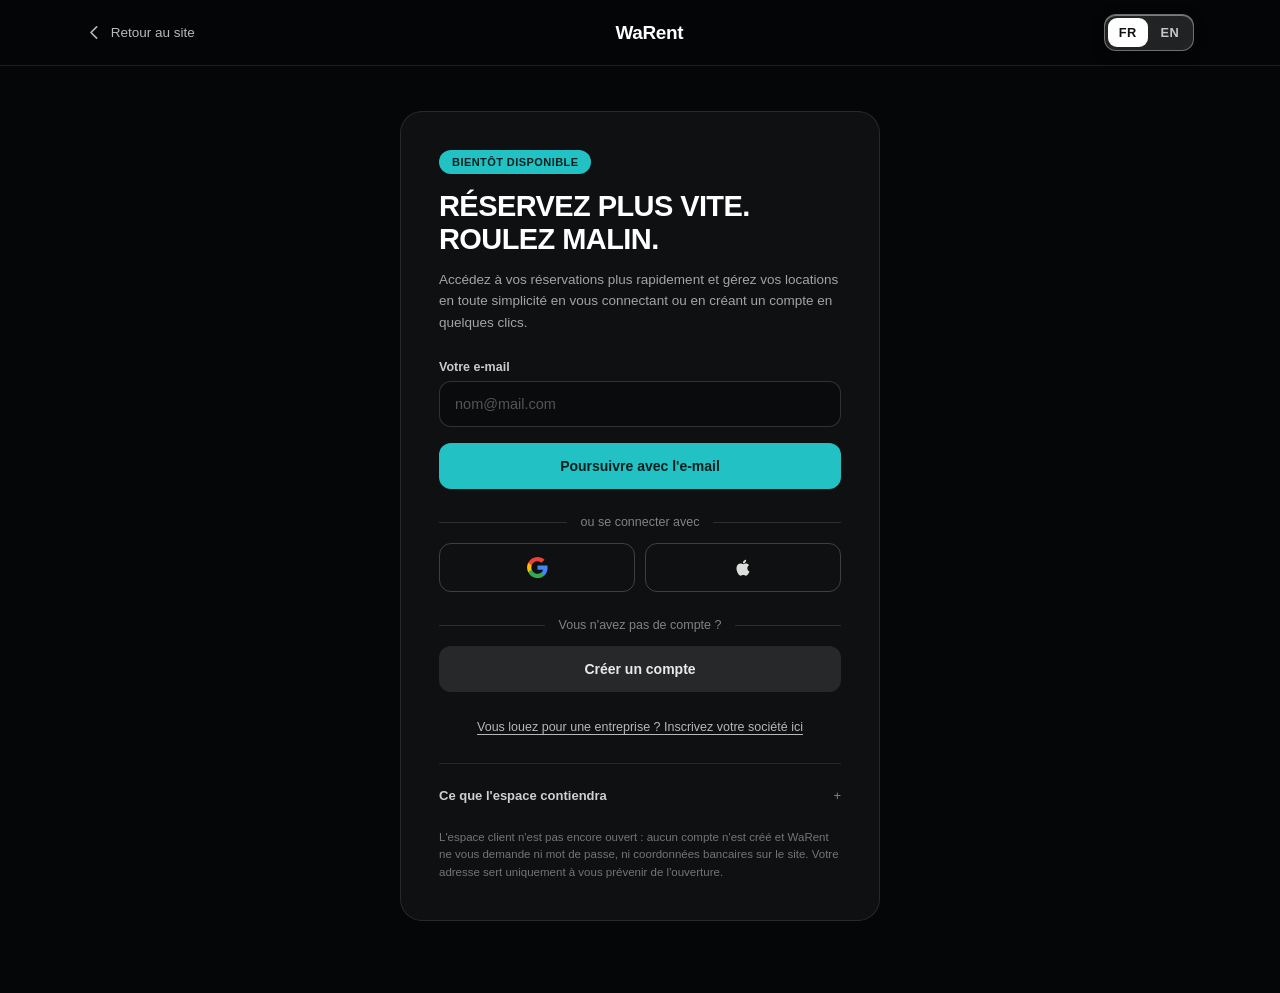
==== commit 602a83af: "Espace client : connexion et inscription, et retrait de WhatsApp La page connexion parlait de reserv" ====
--- a/connexion.html
+++ b/connexion.html
@@ -31,39 +31,83 @@
 
       <span class="ac-badge" data-fr="Bientôt disponible" data-en="Coming soon">Bientôt disponible</span>
 
-      <h1 class="ac-title" data-fr="Réservez plus vite. Roulez malin." data-en="Book faster. Drive smarter.">Réservez plus vite. Roulez malin.</h1>
-      <p class="ac-intro" data-fr="Votre espace gardera vos réservations, vos dates et vos documents au même endroit — plus rien à redonner à chaque location. Il n'est pas encore ouvert : laissez votre e-mail, vous serez prévenu le jour où il l'est." data-en="Your account will keep your bookings, dates and documents in one place — nothing to hand over again at every rental. It isn't open yet: leave your email and we'll tell you the day it is.">Votre espace gardera vos réservations, vos dates et vos documents au même endroit — plus rien à redonner à chaque location. Il n'est pas encore ouvert : laissez votre e-mail, vous serez prévenu le jour où il l'est.</p>
+      <!-- ===================== Connexion ===================== -->
+      <section class="ac-panel" id="ac-panel-signin">
 
-      <form class="ac-form" id="ac-form" novalidate>
-        <label class="ac-label" for="ac-email" data-fr="Votre e-mail" data-en="Your email">Votre e-mail</label>
-        <input class="ac-input" id="ac-email" name="email" type="email" inputmode="email" autocomplete="email" placeholder="nom@mail.com" aria-describedby="ac-error">
-        <p class="ac-error" id="ac-error" role="alert" hidden data-fr="Entrez une adresse e-mail valide (exemple : nom@mail.com)." data-en="Enter a valid email address (example: name@mail.com).">Entrez une adresse e-mail valide (exemple : nom@mail.com).</p>
-        <button type="submit" class="ac-btn ac-btn-primary" data-fr="Poursuivre avec l'e-mail" data-en="Continue with email">Poursuivre avec l'e-mail</button>
-      </form>
+        <h1 class="ac-title" data-fr="Réservez plus vite. Roulez malin." data-en="Book faster. Drive smarter.">Réservez plus vite. Roulez malin.</h1>
+        <p class="ac-intro" data-fr="Accédez à vos réservations plus rapidement et gérez vos locations en toute simplicité en vous connectant ou en créant un compte en quelques clics." data-en="Get to your bookings faster and manage your rentals in a few clicks by signing in or creating an account.">Accédez à vos réservations plus rapidement et gérez vos locations en toute simplicité en vous connectant ou en créant un compte en quelques clics.</p>
 
+        <form class="ac-form" id="ac-signin-form" novalidate>
+          <label class="ac-label" for="ac-signin-email" data-fr="Votre e-mail" data-en="Your email">Votre e-mail</label>
+          <input class="ac-input" id="ac-signin-email" name="email" type="email" inputmode="email" autocomplete="email" placeholder="nom@mail.com" aria-describedby="ac-signin-error">
+          <p class="ac-error" id="ac-signin-error" role="alert" hidden data-fr="Entrez une adresse e-mail valide (exemple : nom@mail.com)." data-en="Enter a valid email address (example: name@mail.com).">Entrez une adresse e-mail valide (exemple : nom@mail.com).</p>
+          <button type="submit" class="ac-btn ac-btn-primary" data-fr="Poursuivre avec l'e-mail" data-en="Continue with email">Poursuivre avec l'e-mail</button>
+        </form>
+
+        <div class="ac-sep"><span data-fr="ou se connecter avec" data-en="or sign in with">ou se connecter avec</span></div>
+
+        <div class="ac-alts">
+          <button type="button" class="ac-btn ac-btn-ghost ac-social" data-provider="Google" data-label-fr="Se connecter avec Google" data-label-en="Sign in with Google">
+            <svg viewBox="0 0 24 24" aria-hidden="true"><path fill="#4285F4" d="M23.5 12.27c0-.85-.08-1.67-.22-2.45H12v4.64h6.45a5.5 5.5 0 0 1-2.39 3.62v3h3.86c2.26-2.08 3.58-5.15 3.58-8.81z"/><path fill="#34A853" d="M12 24c3.24 0 5.96-1.08 7.95-2.92l-3.87-3a7.2 7.2 0 0 1-10.72-3.78H1.4v3.1A12 12 0 0 0 12 24z"/><path fill="#FBBC05" d="M5.36 14.3a7.1 7.1 0 0 1 0-4.6V6.6H1.4a12 12 0 0 0 0 10.8l3.96-3.1z"/><path fill="#EA4335" d="M12 4.77c1.76 0 3.34.62 4.59 1.79l3.43-3.43C17.95 1.2 15.24 0 12 0A12 12 0 0 0 1.4 6.6l3.96 3.1A7.2 7.2 0 0 1 12 4.77z"/></svg>
+          </button>
+          <button type="button" class="ac-btn ac-btn-ghost ac-social" data-provider="Apple" data-label-fr="Se connecter avec Apple" data-label-en="Sign in with Apple">
+            <svg viewBox="0 0 24 24" aria-hidden="true"><path fill="currentColor" d="M16.37 12.78c.02-2.3 1.88-3.4 1.96-3.45-1.07-1.56-2.73-1.78-3.32-1.8-1.41-.15-2.76.83-3.48.83-.72 0-1.83-.81-3-.79-1.55.02-2.97.9-3.77 2.28-1.6 2.79-.41 6.92 1.15 9.18.76 1.11 1.67 2.35 2.86 2.3 1.15-.04 1.58-.74 2.97-.74 1.38 0 1.78.74 3 .72 1.24-.02 2.02-1.12 2.78-2.24.87-1.28 1.23-2.53 1.25-2.6-.03-.01-2.4-.92-2.4-3.69zM14.1 5.9c.63-.77 1.06-1.83.94-2.9-.91.04-2.01.61-2.67 1.37-.58.68-1.1 1.77-.96 2.81 1.02.08 2.06-.52 2.69-1.28z"/></svg>
+          </button>
+        </div>
+
+        <div class="ac-sep"><span data-fr="Vous n'avez pas de compte ?" data-en="Don't have an account?">Vous n'avez pas de compte ?</span></div>
+
+        <button type="button" class="ac-btn ac-btn-grey" data-go="signup" data-fr="Créer un compte" data-en="Create an account">Créer un compte</button>
+
+        <a class="ac-link" id="ac-pro" href="#" data-fr="Vous louez pour une entreprise ? Inscrivez votre société ici" data-en="Renting for a company? Register your business here">Vous louez pour une entreprise ? Inscrivez votre société ici</a>
+
+      </section>
+
+      <!-- ===================== Inscription ===================== -->
+      <section class="ac-panel" id="ac-panel-signup" hidden>
+
+        <h1 class="ac-title" data-fr="Créez votre compte WaRent." data-en="Create your WaRent account.">Créez votre compte WaRent.</h1>
+        <p class="ac-intro" data-fr="Un seul compte pour suivre vos locations, retrouver vos récapitulatifs et déposer vos documents une fois pour toutes." data-en="One account to follow your rentals, find your summaries again and upload your documents once and for all.">Un seul compte pour suivre vos locations, retrouver vos récapitulatifs et déposer vos documents une fois pour toutes.</p>
+
+        <form class="ac-form" id="ac-signup-form" novalidate>
+          <div class="ac-fields">
+            <div class="ac-field">
+              <label class="ac-label" for="ac-firstname" data-fr="Prénom" data-en="First name">Prénom</label>
+              <input class="ac-input" id="ac-firstname" name="prenom" type="text" autocomplete="given-name">
+            </div>
+            <div class="ac-field">
+              <label class="ac-label" for="ac-lastname" data-fr="Nom" data-en="Last name">Nom</label>
+              <input class="ac-input" id="ac-lastname" name="nom" type="text" autocomplete="family-name">
+            </div>
+          </div>
+          <label class="ac-label ac-label-spaced" for="ac-signup-email" data-fr="Votre e-mail" data-en="Your email">Votre e-mail</label>
+          <input class="ac-input" id="ac-signup-email" name="email" type="email" inputmode="email" autocomplete="email" placeholder="nom@mail.com" aria-describedby="ac-signup-error">
+          <p class="ac-error" id="ac-signup-error" role="alert" hidden data-fr="Entrez votre prénom, votre nom et une adresse e-mail valide." data-en="Enter your first name, last name and a valid email address.">Entrez votre prénom, votre nom et une adresse e-mail valide.</p>
+          <button type="submit" class="ac-btn ac-btn-primary" data-fr="Créer mon compte" data-en="Create my account">Créer mon compte</button>
+        </form>
+
+        <div class="ac-sep"><span data-fr="ou s'inscrire avec" data-en="or sign up with">ou s'inscrire avec</span></div>
+
+        <div class="ac-alts">
+          <button type="button" class="ac-btn ac-btn-ghost ac-social" data-provider="Google" data-label-fr="S'inscrire avec Google" data-label-en="Sign up with Google">
+            <svg viewBox="0 0 24 24" aria-hidden="true"><path fill="#4285F4" d="M23.5 12.27c0-.85-.08-1.67-.22-2.45H12v4.64h6.45a5.5 5.5 0 0 1-2.39 3.62v3h3.86c2.26-2.08 3.58-5.15 3.58-8.81z"/><path fill="#34A853" d="M12 24c3.24 0 5.96-1.08 7.95-2.92l-3.87-3a7.2 7.2 0 0 1-10.72-3.78H1.4v3.1A12 12 0 0 0 12 24z"/><path fill="#FBBC05" d="M5.36 14.3a7.1 7.1 0 0 1 0-4.6V6.6H1.4a12 12 0 0 0 0 10.8l3.96-3.1z"/><path fill="#EA4335" d="M12 4.77c1.76 0 3.34.62 4.59 1.79l3.43-3.43C17.95 1.2 15.24 0 12 0A12 12 0 0 0 1.4 6.6l3.96 3.1A7.2 7.2 0 0 1 12 4.77z"/></svg>
+          </button>
+          <button type="button" class="ac-btn ac-btn-ghost ac-social" data-provider="Apple" data-label-fr="S'inscrire avec Apple" data-label-en="Sign up with Apple">
+            <svg viewBox="0 0 24 24" aria-hidden="true"><path fill="currentColor" d="M16.37 12.78c.02-2.3 1.88-3.4 1.96-3.45-1.07-1.56-2.73-1.78-3.32-1.8-1.41-.15-2.76.83-3.48.83-.72 0-1.83-.81-3-.79-1.55.02-2.97.9-3.77 2.28-1.6 2.79-.41 6.92 1.15 9.18.76 1.11 1.67 2.35 2.86 2.3 1.15-.04 1.58-.74 2.97-.74 1.38 0 1.78.74 3 .72 1.24-.02 2.02-1.12 2.78-2.24.87-1.28 1.23-2.53 1.25-2.6-.03-.01-2.4-.92-2.4-3.69zM14.1 5.9c.63-.77 1.06-1.83.94-2.9-.91.04-2.01.61-2.67 1.37-.58.68-1.1 1.77-.96 2.81 1.02.08 2.06-.52 2.69-1.28z"/></svg>
+          </button>
+        </div>
+
+        <div class="ac-sep"><span data-fr="Vous avez déjà un compte ?" data-en="Already have an account?">Vous avez déjà un compte ?</span></div>
+
+        <button type="button" class="ac-btn ac-btn-grey" data-go="signin" data-fr="Se connecter" data-en="Sign in">Se connecter</button>
+
+      </section>
+
+      <!-- Reponse commune aux deux formulaires : l'espace n'est pas encore ouvert. -->
       <div class="ac-done" id="ac-done" hidden>
         <svg class="ac-done-icon" viewBox="0 0 24 24" aria-hidden="true"><path d="M20 6L9 17l-5-5" fill="none" stroke="currentColor" stroke-width="2.4" stroke-linecap="round" stroke-linejoin="round"/></svg>
-        <p class="ac-done-text" data-fr="Votre messagerie s'ouvre avec un message déjà rempli. Envoyez-le : c'est lui qui inscrit votre adresse sur la liste." data-en="Your mail app opens with the message already written. Send it — that's what puts your address on the list.">Votre messagerie s'ouvre avec un message déjà rempli. Envoyez-le : c'est lui qui inscrit votre adresse sur la liste.</p>
+        <p class="ac-done-text" id="ac-done-text"></p>
       </div>
-
-      <div class="ac-sep"><span data-fr="ou joindre WaRent" data-en="or reach WaRent">ou joindre WaRent</span></div>
-
-      <div class="ac-alts">
-        <a class="ac-btn ac-btn-ghost" id="ac-wa" href="#" target="_blank" rel="noopener">
-          <svg viewBox="0 0 24 24" aria-hidden="true"><path fill="currentColor" d="M12 2a10 10 0 00-8.6 15.1L2 22l5-1.3A10 10 0 1012 2zm0 18.2a8.2 8.2 0 01-4.2-1.2l-.3-.2-3 .8.8-2.9-.2-.3A8.2 8.2 0 1112 20.2zm4.5-6.1c-.2-.1-1.4-.7-1.7-.8-.2-.1-.4-.1-.5.1l-.7.9c-.1.2-.3.2-.5.1a6.7 6.7 0 01-3.3-2.9c-.1-.2 0-.4.1-.5l.4-.5c.1-.2.1-.3 0-.5l-.7-1.7c-.2-.4-.4-.4-.5-.4h-.5c-.2 0-.5.1-.7.3-.2.3-.9.9-.9 2.2s.9 2.5 1 2.7c.1.2 1.8 2.8 4.4 3.8 1.6.6 2.2.7 3 .6.5-.1 1.4-.6 1.6-1.2.2-.6.2-1.1.1-1.2 0-.1-.2-.2-.4-.3z"/></svg>
-          <span data-fr="WhatsApp" data-en="WhatsApp">WhatsApp</span>
-        </a>
-        <a class="ac-btn ac-btn-ghost" id="ac-mail" href="#">
-          <svg viewBox="0 0 24 24" aria-hidden="true"><path fill="none" stroke="currentColor" stroke-width="1.8" stroke-linejoin="round" d="M3 6.5h18v11H3z"/><path fill="none" stroke="currentColor" stroke-width="1.8" stroke-linecap="round" stroke-linejoin="round" d="M3.4 7l8.6 6 8.6-6"/></svg>
-          <span data-fr="E-mail" data-en="Email">E-mail</span>
-        </a>
-      </div>
-
-      <div class="ac-sep"><span data-fr="Vous n'avez pas encore réservé ?" data-en="Haven't booked yet?">Vous n'avez pas encore réservé ?</span></div>
-
-      <a class="ac-btn ac-btn-grey" href="index.html" data-fr="Réserver un véhicule" data-en="Book a vehicle">Réserver un véhicule</a>
-
-      <a class="ac-link" id="ac-pro" href="#" data-fr="Vous louez pour une entreprise ? Parlons-en ici" data-en="Renting for a company? Let's talk here">Vous louez pour une entreprise ? Parlons-en ici</a>
 
       <details class="ac-more">
         <summary data-fr="Ce que l'espace contiendra" data-en="What the account will hold">Ce que l'espace contiendra</summary>
@@ -75,7 +119,7 @@
         </ul>
       </details>
 
-      <p class="ac-legal" data-fr="Aucun compte n'est créé pour le moment : WaRent ne vous demande ni mot de passe, ni coordonnées bancaires sur le site. Votre adresse sert uniquement à vous prévenir de l'ouverture." data-en="No account is created for now: WaRent asks you for neither a password nor card details on this site. Your address is used only to tell you when the account area opens.">Aucun compte n'est créé pour le moment : WaRent ne vous demande ni mot de passe, ni coordonnées bancaires sur le site. Votre adresse sert uniquement à vous prévenir de l'ouverture.</p>
+      <p class="ac-legal" data-fr="L'espace client n'est pas encore ouvert : aucun compte n'est créé et WaRent ne vous demande ni mot de passe, ni coordonnées bancaires sur le site. Votre adresse sert uniquement à vous prévenir de l'ouverture." data-en="The customer area isn't open yet: no account is created and WaRent asks you for neither a password nor card details on this site. Your address is used only to tell you when it opens.">L'espace client n'est pas encore ouvert : aucun compte n'est créé et WaRent ne vous demande ni mot de passe, ni coordonnées bancaires sur le site. Votre adresse sert uniquement à vous prévenir de l'ouverture.</p>
 
     </div>
   </main>
--- a/styles.css
+++ b/styles.css
@@ -115,36 +115,8 @@
   gap: clamp(8px, 1.2vw, 14px);
 }
 
-.whatsapp-btn {
-  display: flex;
-  align-items: center;
-  gap: 8px;
-  background: rgba(255, 255, 255, 0.12);
-  -webkit-backdrop-filter: blur(16px) saturate(160%);
-  backdrop-filter: blur(16px) saturate(160%);
-  border: 1px solid rgba(255, 255, 255, 0.35);
-  box-shadow: inset 0 1px 0 rgba(255, 255, 255, 0.4), 0 4px 16px rgba(0, 0, 0, 0.15);
-  color: #ffffff;
-  border-radius: 12px;
-  padding: 10px 18px;
-  font-size: 14px;
-  font-weight: 500;
-  white-space: nowrap;
-  transition: background .2s ease;
-}
-.whatsapp-btn:hover {
-  background: rgba(255, 255, 255, 0.24);
-  color: #ffffff;
-}
-.wa-icon {
-  width: 18px;
-  height: 18px;
-  flex-shrink: 0;
-  fill: currentColor;
-}
-
-/* Onglet Connexion : discret a cote du bouton WhatsApp, il ouvre l'espace
-   client. Sur petit ecran il ne garde que son icone, comme WhatsApp. */
+/* Onglet Connexion : il ouvre l'espace client. Sur petit ecran il ne garde
+   que son icone. */
 .account-btn {
   display: flex;
   align-items: center;
@@ -339,15 +311,10 @@
   .header-actions {
     gap: 8px;
   }
-  .whatsapp-btn {
-    padding: 10px;
-    border-radius: 12px;
-  }
   .account-btn {
     padding: 10px;
     border-radius: 12px;
   }
-  .wa-text,
   .account-text {
     position: absolute;
     width: 1px;
@@ -884,7 +851,7 @@
   transition: filter .2s ease;
 }
 .contact-btn:hover { filter: brightness(1.08); color: #05201f; }
-.contact-btn svg { width: 19px; height: 19px; fill: currentColor; }
+.contact-btn svg { width: 19px; height: 19px; }
 .contact-meta {
   display: flex;
   flex-wrap: wrap;
--- a/reservation.css
+++ b/reservation.css
@@ -661,7 +661,22 @@
   color: rgba(255, 255, 255, 0.62);
 }
 
-/* --- formulaire e-mail --- */
+/* --- panneaux connexion / inscription --- */
+.ac-panel[hidden] { display: none; }
+
+/* --- formulaires --- */
+.ac-fields {
+  display: grid;
+  grid-template-columns: 1fr 1fr;
+  gap: 12px;
+}
+.ac-field {
+  display: flex;
+  flex-direction: column;
+  min-width: 0;
+}
+.ac-label-spaced { margin-top: 14px; }
+
 .ac-form {
   display: flex;
   flex-direction: column;
@@ -747,7 +762,7 @@
 .ac-done {
   display: flex;
   gap: 11px;
-  margin-top: 4px;
+  margin-top: clamp(16px, 2.4vh, 22px);
   padding: 15px 16px;
   border-radius: 14px;
   border: 1px solid rgba(34, 193, 195, 0.35);
@@ -785,6 +800,8 @@
   grid-template-columns: 1fr 1fr;
   gap: 10px;
 }
+.ac-social { padding: 13px 18px; }
+.ac-social svg { width: 21px; height: 21px; }
 
 .ac-link {
   display: block;
@@ -853,5 +870,5 @@
 }
 
 @media (max-width: 420px) {
-  .ac-alts { grid-template-columns: 1fr; }
-}
+  .ac-fields { grid-template-columns: 1fr; }
+}
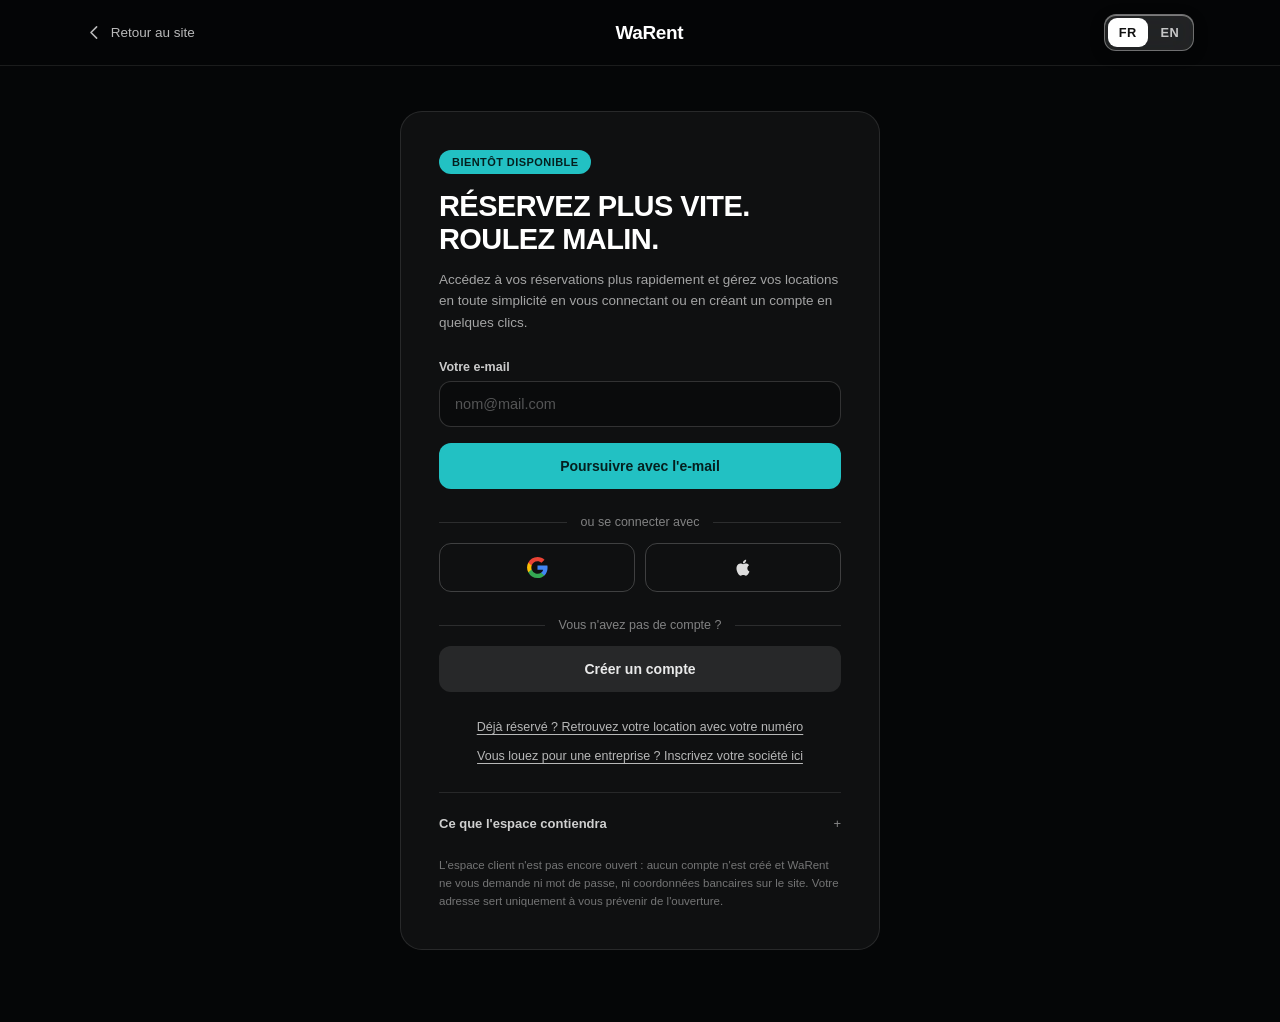
==== commit c20b6750: "Numero de reservation et section « Mes reservations » Une demande envoyee repart maintenant avec un " ====
--- a/connexion.html
+++ b/connexion.html
@@ -59,7 +59,9 @@
 
         <button type="button" class="ac-btn ac-btn-grey" data-go="signup" data-fr="Créer un compte" data-en="Create an account">Créer un compte</button>
 
-        <a class="ac-link" id="ac-pro" href="#" data-fr="Vous louez pour une entreprise ? Inscrivez votre société ici" data-en="Renting for a company? Register your business here">Vous louez pour une entreprise ? Inscrivez votre société ici</a>
+        <a class="ac-link" href="mes-reservations.html" data-fr="Déjà réservé ? Retrouvez votre location avec votre numéro" data-en="Already booked? Find your rental with your booking number">Déjà réservé ? Retrouvez votre location avec votre numéro</a>
+
+        <a class="ac-link ac-link-tight" id="ac-pro" href="#" data-fr="Vous louez pour une entreprise ? Inscrivez votre société ici" data-en="Renting for a company? Register your business here">Vous louez pour une entreprise ? Inscrivez votre société ici</a>
 
       </section>
 
@@ -112,7 +114,7 @@
       <details class="ac-more">
         <summary data-fr="Ce que l'espace contiendra" data-en="What the account will hold">Ce que l'espace contiendra</summary>
         <ul class="ac-list">
-          <li data-fr="Mes réservations : en cours, à venir et passées" data-en="My bookings: current, upcoming and past">Mes réservations : en cours, à venir et passées</li>
+          <li data-fr="Mes réservations, sans avoir à ressaisir le numéro à chaque fois" data-en="My bookings, without typing the number in every time">Mes réservations, sans avoir à ressaisir le numéro à chaque fois</li>
           <li data-fr="Le détail de chaque location et son récapitulatif" data-en="The details of each rental and its summary">Le détail de chaque location et son récapitulatif</li>
           <li data-fr="Les documents à fournir, déposés une fois pour toutes" data-en="The documents to provide, uploaded once and for all">Les documents à fournir, déposés une fois pour toutes</li>
           <li data-fr="La modification ou l'annulation d'une réservation" data-en="Changing or cancelling a booking">La modification ou l'annulation d'une réservation</li>
--- a/reservation.css
+++ b/reservation.css
@@ -814,6 +814,7 @@
   text-underline-offset: 3px;
 }
 .ac-link:hover { color: #ffffff; }
+.ac-link-tight { margin-top: 10px; }
 
 /* --- ce que l'espace contiendra --- */
 .ac-more {
@@ -869,6 +870,142 @@
   color: rgba(255, 255, 255, 0.42);
 }
 
+/* ============ Numero de reservation et « Mes reservations » ============ */
+/* Encart du numero : le meme sur la confirmation d'envoi (bk-ref) et sur la
+   fiche retrouvee (mr-ref). C'est ce que le client doit repartir avec, donc
+   il est donne en grand et espace, chiffre par chiffre. */
+.bk-ref,
+.mr-ref {
+  margin: 0 0 22px;
+  padding: 16px 18px;
+  border-radius: 14px;
+  border: 1px solid rgba(255, 255, 255, 0.14);
+  background: rgba(0, 0, 0, 0.26);
+}
+.bk-ref-label,
+.mr-ref-label {
+  margin: 0 0 6px;
+  font-size: 11.5px;
+  font-weight: 600;
+  letter-spacing: 0.06em;
+  text-transform: uppercase;
+  color: rgba(255, 255, 255, 0.5);
+}
+.bk-ref-value,
+.mr-ref-value {
+  margin: 0;
+  font-size: clamp(22px, 3.4vw, 27px);
+  font-weight: 700;
+  letter-spacing: 0.12em;
+  font-variant-numeric: tabular-nums;
+  color: var(--accent, #22c1c3);
+}
+.bk-ref-copy {
+  margin-top: 12px;
+  padding: 8px 16px;
+  border-radius: 999px;
+  border: 1px solid rgba(255, 255, 255, 0.24);
+  background: transparent;
+  color: rgba(255, 255, 255, 0.86);
+  font: inherit;
+  font-size: 12.5px;
+  font-weight: 600;
+  cursor: pointer;
+  transition: border-color .16s ease, background .16s ease, color .16s ease;
+}
+.bk-ref-copy:hover {
+  color: #ffffff;
+  border-color: rgba(255, 255, 255, 0.45);
+  background: rgba(255, 255, 255, 0.05);
+}
+
+.mr-card { max-width: 540px; }
+.mr-lookup[hidden],
+.mr-result[hidden] { display: none; }
+.mr-ref { text-align: left; }
+.mr-status {
+  display: inline-block;
+  margin-bottom: 12px;
+  padding: 5px 12px;
+  border-radius: 999px;
+  font-size: 11px;
+  font-weight: 600;
+  letter-spacing: 0.04em;
+  text-transform: uppercase;
+  color: var(--ink, #05201f);
+  background: var(--accent, #22c1c3);
+}
+.mr-ref-date {
+  margin: 8px 0 0;
+  font-size: 12.5px;
+  color: rgba(255, 255, 255, 0.5);
+}
+.mr-note {
+  margin: 22px 0 0;
+  font-size: 12.5px;
+  line-height: 1.55;
+  color: rgba(255, 255, 255, 0.5);
+}
+.mr-actions { justify-content: flex-start; margin-top: 20px; }
+.mr-actions .bk-done-home {
+  font: inherit;
+  font-size: 13.5px;
+  font-weight: 600;
+  background: transparent;
+  cursor: pointer;
+}
+
+/* Les autres demandes faites avec la meme adresse : un rang par reservation,
+   qui remplace la fiche affichee sans repasser par la recherche. */
+.mr-others {
+  margin-top: 26px;
+  padding-top: 4px;
+  border-top: 1px solid rgba(255, 255, 255, 0.1);
+}
+.mr-other {
+  display: grid;
+  grid-template-columns: auto 1fr auto;
+  align-items: center;
+  gap: 6px 14px;
+  width: 100%;
+  margin-bottom: 8px;
+  padding: 13px 15px;
+  border-radius: 12px;
+  border: 1px solid rgba(255, 255, 255, 0.14);
+  background: transparent;
+  color: inherit;
+  font: inherit;
+  text-align: left;
+  cursor: pointer;
+  transition: border-color .16s ease, background .16s ease;
+}
+.mr-other:hover {
+  border-color: rgba(255, 255, 255, 0.4);
+  background: rgba(255, 255, 255, 0.04);
+}
+.mr-other-ref {
+  font-size: 13.5px;
+  font-weight: 700;
+  letter-spacing: 0.05em;
+  font-variant-numeric: tabular-nums;
+  color: var(--accent, #22c1c3);
+}
+.mr-other-car {
+  min-width: 0;
+  font-size: 13px;
+  color: rgba(255, 255, 255, 0.8);
+  overflow: hidden;
+  text-overflow: ellipsis;
+  white-space: nowrap;
+}
+.mr-other-date {
+  font-size: 12px;
+  white-space: nowrap;
+  color: rgba(255, 255, 255, 0.45);
+}
+
 @media (max-width: 420px) {
   .ac-fields { grid-template-columns: 1fr; }
-}
+  .mr-other { grid-template-columns: 1fr; }
+  .mr-other-car { white-space: normal; }
+}
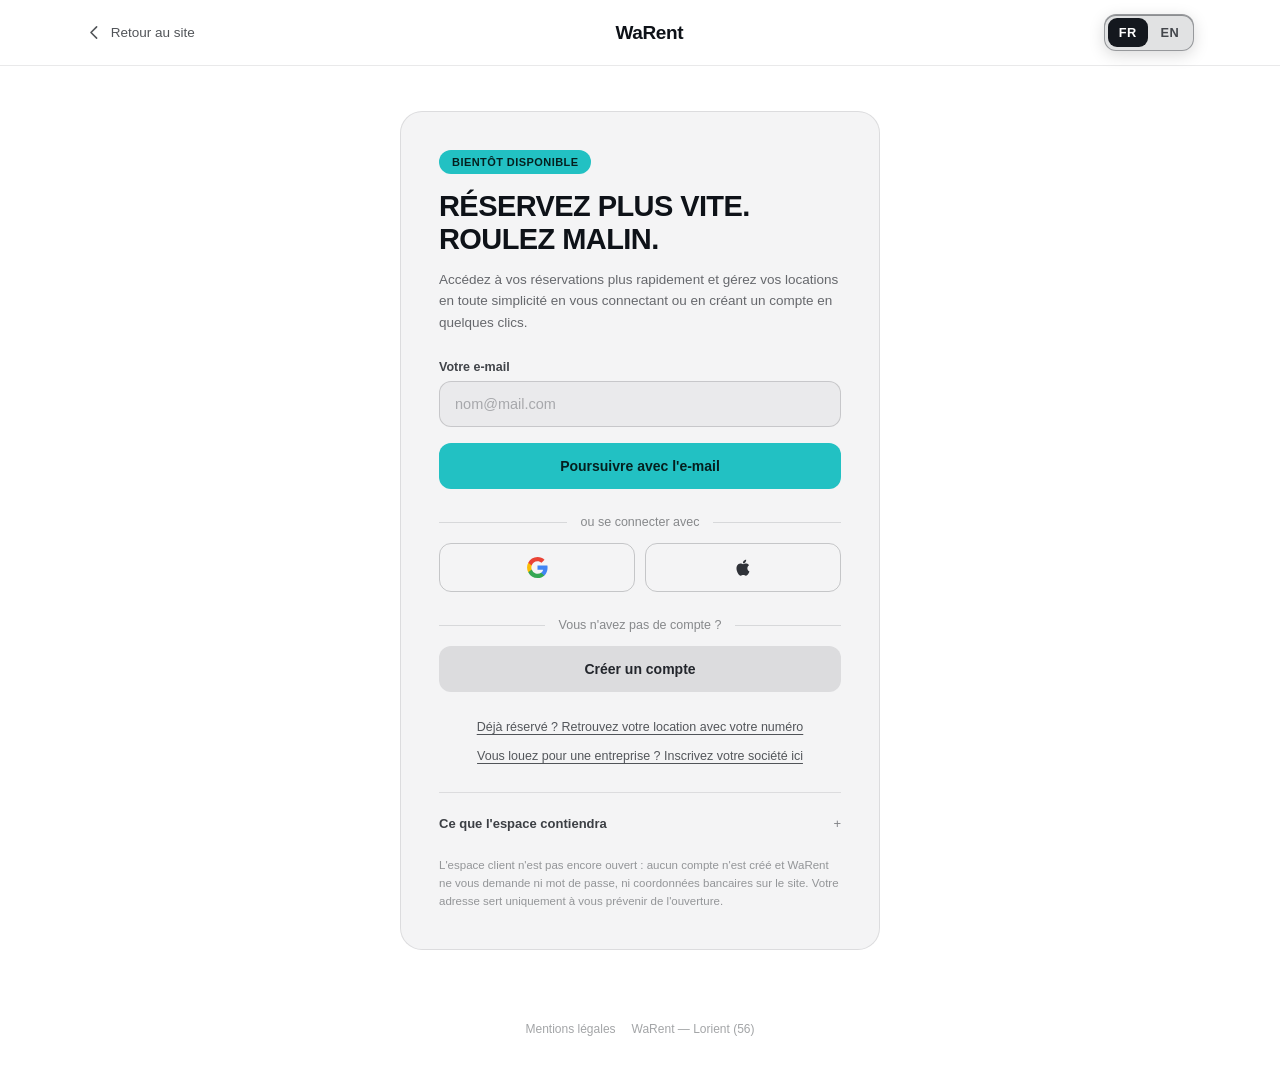
==== commit d040094f: "Ajoute la page des mentions légales Le site n'avait aucune mention légale. La page reprend le docume" ====
--- a/connexion.html
+++ b/connexion.html
@@ -126,6 +126,11 @@
     </div>
   </main>
 
+  <footer class="mini-footer">
+    <a href="mentions-legales.html" data-fr="Mentions légales" data-en="Legal notice">Mentions légales</a>
+    <span data-fr="WaRent — Lorient (56)" data-en="WaRent — Lorient (56)">WaRent — Lorient (56)</span>
+  </footer>
+
   <script src="core.js"></script>
   <script src="connexion.js"></script>
 
--- a/styles.css
+++ b/styles.css
@@ -1,10 +1,78 @@
+/* ==================== Theme clair / sombre ====================
+   Le site suit le reglage du systeme via prefers-color-scheme. Le fond de la
+   page bascule, le texte aussi, mais deux familles d'elements gardent leur
+   traitement sombre dans les deux modes : le hero et les visuels de vehicule.
+   Ce sont des photos sombres — un texte noir pose dessus serait illisible.
+   Elles ont donc leur propre canal, --on-media-rgb, qui ne bascule jamais.
+
+   Presque toute la charte s'ecrit « blanc a tel alpha » : il suffit donc de
+   retourner ce canal, --fg-rgb, pour retourner le site. Les fonds pleins et
+   les quelques pastilles inversees ont leurs propres variables. */
+:root {
+  color-scheme: dark light;
+
+  --fg-rgb: 255, 255, 255;         /* texte et surfaces translucides */
+  --on-media-rgb: 255, 255, 255;   /* pose sur une photo : jamais inverse */
+
+  --bg: #050607;                   /* fond des sections */
+  --bg-alt: #0a0c0e;               /* section alternee */
+  --bg-deep: #030405;              /* pied de page */
+  --bg-veil: rgba(5, 6, 7, 0.92);  /* en-tetes colles, translucides */
+  --surface: #0e1013;              /* fiche vehicule, panneaux */
+  --surface-2: #131619;
+  --field-bg: rgba(0, 0, 0, 0.28); /* champs et encarts en creux */
+  --scrim: rgba(3, 4, 5, 0.8);     /* voile derriere la fiche vehicule */
+
+  --accent: #22c1c3;
+  --accent-hover: #1cadaf;
+  --ink: #05201f;                  /* texte pose sur l'accent */
+  /* L'accent sert aussi de couleur de texte. Sur blanc le turquoise manque de
+     contraste : en mode clair on l'assombrit, quel qu'il soit — y compris les
+     accents de vehicule que le JS pose sur <html>. */
+  --accent-text: var(--accent);
+
+  --invert-bg: #ffffff;            /* pastilles inversees : langue, filtre actif */
+  --invert-fg: #0a0a0a;
+
+  --danger: #f87171;               /* bordure de champ en erreur */
+  --danger-text: #fca5a5;          /* message d'erreur */
+
+  --shadow-card: 0 26px 48px rgba(0, 0, 0, 0.6);
+  --shadow-modal: 0 40px 90px rgba(0, 0, 0, 0.7);
+}
+
+@media (prefers-color-scheme: light) {
+  :root {
+    --fg-rgb: 14, 18, 24;
+    --bg: #ffffff;
+    --bg-alt: #f3f5f8;
+    --bg-deep: #eef1f5;
+    --bg-veil: rgba(255, 255, 255, 0.92);
+    --surface: #ffffff;
+    --surface-2: #f3f5f8;
+    --field-bg: rgba(14, 18, 24, 0.04);
+    --scrim: rgba(18, 24, 33, 0.42);
+
+    --accent-text: color-mix(in srgb, var(--accent) 72%, #000);
+
+    --invert-bg: #14181e;
+    --invert-fg: #ffffff;
+
+    --danger: #d64545;
+    --danger-text: #b3261e;
+
+    --shadow-card: 0 18px 36px rgba(15, 23, 35, 0.14);
+    --shadow-modal: 0 30px 70px rgba(15, 23, 35, 0.22);
+  }
+}
+
 * { box-sizing: border-box; }
 html, body {
   margin: 0;
   padding: 0;
   width: 100%;
   overflow-x: hidden;
-  background: #ffffff;
+  background: var(--bg);
 }
 body {
   font-family: 'Helvetica Neue', Helvetica, Arial, sans-serif;
@@ -12,11 +80,11 @@
   -moz-osx-font-smoothing: grayscale;
 }
 a {
-  color: #111111;
+  color: rgb(var(--fg-rgb));
   text-decoration: none;
   transition: color .2s ease;
 }
-a:hover { color: #666666; }
+a:hover { color: rgba(var(--fg-rgb), 0.62); }
 
 .video-bg {
   position: fixed;
@@ -86,7 +154,10 @@
   gap: 16px;
   padding: clamp(14px, 2.4vw, 26px) clamp(20px, 2.8vw, 42px);
   position: relative;
-  z-index: 2;
+  /* Au-dessus du hero (.hero-bottom 2, .search-panel 3), sinon le panneau du
+     menu s'affiche mais le hero intercepte les clics sur ses liens. Reste
+     sous le preloader (60) et la fiche vehicule (200). */
+  z-index: 10;
 }
 .logo {
   font-size: clamp(20px, 2vw, 24px);
@@ -109,10 +180,91 @@
 }
 .site-nav a:hover { color: #ffffff; }
 
+.header-left {
+  display: flex;
+  align-items: center;
+  gap: clamp(10px, 1.6vw, 14px);
+}
+
 .header-actions {
   display: flex;
   align-items: center;
   gap: clamp(8px, 1.2vw, 14px);
+}
+
+/* Menu telephone : sous 900px la navigation centrale disparait, ces trois
+   barres la rouvrent en panneau sous l'en-tete. Elles se croisent en X une
+   fois le panneau ouvert, pour que le meme bouton serve a refermer. */
+.nav-toggle {
+  display: none;
+  align-items: center;
+  justify-content: center;
+  width: 42px;
+  height: 42px;
+  padding: 0;
+  border: 1px solid rgba(255, 255, 255, 0.22);
+  border-radius: 12px;
+  background: rgba(255, 255, 255, 0.06);
+  -webkit-backdrop-filter: blur(16px) saturate(160%);
+  backdrop-filter: blur(16px) saturate(160%);
+  color: #ffffff;
+  cursor: pointer;
+  transition: background .2s ease, border-color .2s ease;
+}
+.nav-toggle:hover {
+  background: rgba(255, 255, 255, 0.14);
+  border-color: rgba(255, 255, 255, 0.4);
+}
+.nav-toggle-bars {
+  display: block;
+  position: relative;
+  width: 18px;
+  height: 12px;
+}
+.nav-toggle-bars span {
+  position: absolute;
+  left: 0;
+  width: 100%;
+  height: 2px;
+  border-radius: 2px;
+  background: currentColor;
+  transition: top .2s ease, opacity .2s ease, transform .2s ease;
+}
+.nav-toggle-bars span:nth-child(1) { top: 0; }
+.nav-toggle-bars span:nth-child(2) { top: 5px; }
+.nav-toggle-bars span:nth-child(3) { top: 10px; }
+.nav-toggle[aria-expanded="true"] .nav-toggle-bars span:nth-child(1) { top: 5px; transform: rotate(45deg); }
+.nav-toggle[aria-expanded="true"] .nav-toggle-bars span:nth-child(2) { opacity: 0; }
+.nav-toggle[aria-expanded="true"] .nav-toggle-bars span:nth-child(3) { top: 5px; transform: rotate(-45deg); }
+
+.mobile-nav {
+  position: absolute;
+  top: 100%;
+  left: clamp(20px, 2.8vw, 42px);
+  right: clamp(20px, 2.8vw, 42px);
+  z-index: 5;
+  display: flex;
+  flex-direction: column;
+  padding: 8px;
+  border-radius: 16px;
+  background: rgba(8, 10, 15, 0.94);
+  -webkit-backdrop-filter: blur(18px) saturate(160%);
+  backdrop-filter: blur(18px) saturate(160%);
+  border: 1px solid rgba(255, 255, 255, 0.16);
+  box-shadow: 0 18px 44px rgba(0, 0, 0, 0.5);
+  animation: fadeIn .18s ease both;
+}
+.mobile-nav[hidden] { display: none; }
+.mobile-nav a {
+  padding: 13px 14px;
+  border-radius: 11px;
+  font-size: 15px;
+  color: rgba(255, 255, 255, 0.88);
+  transition: background .16s ease, color .16s ease;
+}
+.mobile-nav a:hover {
+  background: rgba(255, 255, 255, 0.08);
+  color: #ffffff;
 }
 
 /* Onglet Connexion : il ouvre l'espace client. Sur petit ecran il ne garde
@@ -144,14 +296,18 @@
   flex-shrink: 0;
 }
 
+/* Le selecteur de langue est le seul element du hero qu'on retrouve ailleurs :
+   sur l'accueil il est pose sur la photo, sur les autres pages il vit dans un
+   en-tete qui bascule avec le theme. Il suit donc le premier plan du theme, et
+   l'en-tete de l'accueil le repasse en blanc plus bas. */
 .lang-switch {
   display: flex;
   align-items: center;
-  background: rgba(255, 255, 255, 0.12);
+  background: rgba(var(--fg-rgb), 0.12);
   -webkit-backdrop-filter: blur(16px) saturate(160%);
   backdrop-filter: blur(16px) saturate(160%);
-  border: 1px solid rgba(255, 255, 255, 0.35);
-  box-shadow: inset 0 1px 0 rgba(255, 255, 255, 0.4), 0 4px 16px rgba(0, 0, 0, 0.15);
+  border: 1px solid rgba(var(--fg-rgb), 0.35);
+  box-shadow: inset 0 1px 0 rgba(var(--fg-rgb), 0.4), 0 4px 16px rgba(0, 0, 0, 0.15);
   border-radius: 12px;
   padding: 3px;
   gap: 2px;
@@ -160,7 +316,7 @@
   appearance: none;
   border: none;
   background: transparent;
-  color: rgba(255, 255, 255, 0.75);
+  color: rgba(var(--fg-rgb), 0.75);
   font-family: inherit;
   font-size: clamp(12px, 1vw, 13px);
   font-weight: 600;
@@ -170,12 +326,27 @@
   cursor: pointer;
   transition: background .2s ease, color .2s ease;
 }
-.lang-btn:hover { color: #ffffff; }
+.lang-btn:hover { color: rgb(var(--fg-rgb)); }
 .lang-btn.active {
+  background: var(--invert-bg);
+  color: var(--invert-fg);
+}
+.lang-btn.active:hover { color: var(--invert-fg); }
+
+/* En-tete de l'accueil : pose sur la photo, il garde son blanc dans les deux
+   modes, sinon le mode clair y ecrirait du blanc sur du blanc. */
+.site-header .lang-switch {
+  background: rgba(var(--on-media-rgb), 0.12);
+  border-color: rgba(var(--on-media-rgb), 0.35);
+  box-shadow: inset 0 1px 0 rgba(var(--on-media-rgb), 0.4), 0 4px 16px rgba(0, 0, 0, 0.15);
+}
+.site-header .lang-btn { color: rgba(var(--on-media-rgb), 0.75); }
+.site-header .lang-btn:hover { color: rgb(var(--on-media-rgb)); }
+.site-header .lang-btn.active {
   background: #ffffff;
   color: #111111;
 }
-.lang-btn.active:hover { color: #111111; }
+.site-header .lang-btn.active:hover { color: #111111; }
 
 .hero-bottom {
   position: relative;
@@ -275,6 +446,7 @@
 
 @media (max-width: 899px) {
   .site-nav { display: none; }
+  .nav-toggle { display: flex; }
 }
 @media (max-width: 640px) {
   /* Sur telephone le texte descend plus bas sur l'image : on assombrit
@@ -308,6 +480,10 @@
     padding-right: clamp(14px, 4vw, 20px);
     gap: 8px;
   }
+  .mobile-nav {
+    left: clamp(14px, 4vw, 20px);
+    right: clamp(14px, 4vw, 20px);
+  }
   .header-actions {
     gap: 8px;
   }
@@ -447,7 +623,7 @@
 .fleet-section {
   position: relative;
   z-index: 1;
-  background: #050607;
+  background: var(--bg);
   padding: clamp(56px, 9vh, 100px) 0 clamp(64px, 10vh, 110px);
 }
 .fleet-inner {
@@ -457,14 +633,14 @@
 }
 .fleet-heading { text-align: center; margin-bottom: clamp(22px, 3.4vh, 34px); }
 .fleet-title {
-  color: #ffffff;
+  color: rgb(var(--fg-rgb));
   font-size: clamp(26px, 3.4vw, 42px);
   font-weight: 500;
   letter-spacing: -0.03em;
   margin: 0 0 10px;
 }
 .fleet-subtitle {
-  color: rgba(255,255,255,0.6);
+  color: rgba(var(--fg-rgb), 0.6);
   font-size: clamp(14px, 1.1vw, 16px);
   margin: 0;
 }
@@ -477,9 +653,9 @@
 }
 .fleet-pill {
   appearance: none;
-  border: 1px solid rgba(255,255,255,0.16);
-  background: rgba(255,255,255,0.04);
-  color: rgba(255,255,255,0.72);
+  border: 1px solid rgba(var(--fg-rgb), 0.16);
+  background: rgba(var(--fg-rgb), 0.04);
+  color: rgba(var(--fg-rgb), 0.72);
   font-family: inherit;
   font-size: 13.5px;
   font-weight: 500;
@@ -488,11 +664,11 @@
   cursor: pointer;
   transition: background .2s ease, color .2s ease, border-color .2s ease;
 }
-.fleet-pill:hover { color: #ffffff; border-color: rgba(255,255,255,0.32); }
+.fleet-pill:hover { color: rgb(var(--fg-rgb)); border-color: rgba(var(--fg-rgb), 0.32); }
 .fleet-pill.active {
-  background: #ffffff;
-  color: #0a0a0a;
-  border-color: #ffffff;
+  background: var(--invert-bg);
+  color: var(--invert-fg);
+  border-color: var(--invert-bg);
 }
 
 .carousel-viewport {
@@ -546,6 +722,9 @@
 }
 
 .car-face-inner {
+  /* Fond de studio sombre derriere la photo : le texte de la carte reste blanc
+     en mode clair, sinon il deviendrait noir sur noir. */
+  --fg-rgb: var(--on-media-rgb);
   position: relative;
   width: 100%;
   height: 100%;
@@ -557,8 +736,8 @@
   transform: translateZ(0);
   isolation: isolate;
   background: linear-gradient(165deg, #171a1f 0%, #0a0b0d 68%);
-  border: 1px solid rgba(255,255,255,0.09);
-  box-shadow: 0 26px 48px rgba(0,0,0,0.6), inset 0 1px 0 rgba(255,255,255,0.07);
+  border: 1px solid rgba(var(--fg-rgb), 0.09);
+  box-shadow: var(--shadow-card), inset 0 1px 0 rgba(var(--fg-rgb), 0.07);
 }
 .car-face-front .car-face-inner { display: flex; flex-direction: column; }
 
@@ -570,7 +749,7 @@
   align-items: center;
   justify-content: center;
   padding: 34px 12px 12px;
-  background: radial-gradient(125% 95% at 50% 12%, rgba(255,255,255,0.12), transparent 62%), var(--accent-bg, #14161a);
+  background: radial-gradient(125% 95% at 50% 12%, rgba(var(--fg-rgb), 0.12), transparent 62%), var(--accent-bg, #14161a);
 }
 .car-photo {
   position: relative;
@@ -608,7 +787,7 @@
 }
 .car-silhouette .car-body { fill: currentColor; opacity: .95; }
 .car-silhouette .car-wheel { fill: none; stroke: #050607; stroke-width: 5; }
-.car-silhouette .car-glass { fill: rgba(255,255,255,0.34); }
+.car-silhouette .car-glass { fill: rgba(var(--fg-rgb), 0.34); }
 .car-silhouette .car-shadow { fill: rgba(0,0,0,0.38); }
 
 .car-badge {
@@ -632,31 +811,31 @@
   z-index: 2;
   font-size: 11.5px;
   font-weight: 600;
-  color: rgba(255,255,255,0.8);
+  color: rgba(var(--fg-rgb), 0.8);
   letter-spacing: -0.01em;
 }
 
 .car-info {
   flex: 0 0 auto;
   padding: 16px 18px 18px;
-  border-top: 1px solid rgba(255,255,255,0.07);
+  border-top: 1px solid rgba(var(--fg-rgb), 0.07);
   background: rgba(6,7,9,0.55);
 }
-.car-name { color: #ffffff; font-size: 17.5px; font-weight: 600; letter-spacing: -0.015em; margin: 0; }
-.car-cat { color: rgba(255,255,255,0.5); font-size: 12.5px; margin: 3px 0 12px; }
+.car-name { color: rgb(var(--fg-rgb)); font-size: 17.5px; font-weight: 600; letter-spacing: -0.015em; margin: 0; }
+.car-cat { color: rgba(var(--fg-rgb), 0.5); font-size: 12.5px; margin: 3px 0 12px; }
 .car-specs { display: flex; gap: 6px; margin-bottom: 14px; }
 .spec-chip {
   display: inline-flex; align-items: center; gap: 4px;
-  font-size: 10.5px; color: rgba(255,255,255,0.66);
-  background: rgba(255,255,255,0.06); border-radius: 8px; padding: 5px 8px;
+  font-size: 10.5px; color: rgba(var(--fg-rgb), 0.66);
+  background: rgba(var(--fg-rgb), 0.06); border-radius: 8px; padding: 5px 8px;
   white-space: nowrap;
 }
 .spec-chip svg { width: 12px; height: 12px; flex-shrink: 0; }
 .car-meta-row { display: flex; align-items: center; justify-content: space-between; gap: 10px; }
-.car-price { color: #ffffff; font-size: 17px; font-weight: 600; }
-.car-price small { color: rgba(255,255,255,0.5); font-weight: 400; font-size: 11.5px; }
+.car-price { color: rgb(var(--fg-rgb)); font-size: 17px; font-weight: 600; }
+.car-price small { color: rgba(var(--fg-rgb), 0.5); font-weight: 400; font-size: 11.5px; }
 .car-cta {
-  appearance: none; border: none; background: #ffffff; color: #0a0a0a;
+  appearance: none; border: none; background: var(--invert-bg); color: var(--invert-fg);
   font-family: inherit; font-size: 12.5px; font-weight: 600;
   padding: 9px 15px; border-radius: 10px; cursor: pointer;
 }
@@ -664,15 +843,15 @@
 .carousel-nav {
   appearance: none; border: none; cursor: pointer;
   width: 42px; height: 42px; border-radius: 50%;
-  background: rgba(255,255,255,0.08);
-  border: 1px solid rgba(255,255,255,0.16);
-  color: #ffffff;
+  background: rgba(var(--fg-rgb), 0.08);
+  border: 1px solid rgba(var(--fg-rgb), 0.16);
+  color: rgb(var(--fg-rgb));
   display: flex; align-items: center; justify-content: center;
   flex-shrink: 0;
   z-index: 5;
   transition: background .2s ease;
 }
-.carousel-nav:hover { background: rgba(255,255,255,0.18); }
+.carousel-nav:hover { background: rgba(var(--fg-rgb), 0.18); }
 .carousel-nav svg { width: 20px; height: 20px; }
 .carousel-nav.prev { margin-right: -42px; }
 .carousel-nav.next { margin-left: -42px; }
@@ -684,10 +863,10 @@
 .section {
   position: relative;
   z-index: 1;
-  background: #050607;
+  background: var(--bg);
   padding: clamp(56px, 9vh, 96px) 0;
 }
-.section-alt { background: #0a0c0e; }
+.section-alt { background: var(--bg-alt); }
 .section-inner {
   max-width: 1180px;
   margin: 0 auto;
@@ -695,14 +874,14 @@
 }
 .section-head { text-align: center; margin-bottom: clamp(30px, 4.5vh, 52px); }
 .section-title {
-  color: #ffffff;
+  color: rgb(var(--fg-rgb));
   font-size: clamp(25px, 3.2vw, 38px);
   font-weight: 500;
   letter-spacing: -0.03em;
   margin: 0 0 10px;
 }
 .section-sub {
-  color: rgba(255,255,255,0.6);
+  color: rgba(var(--fg-rgb), 0.6);
   font-size: clamp(14px, 1.1vw, 16px);
   line-height: 1.55;
   max-width: 620px;
@@ -727,12 +906,12 @@
   border-radius: 50%;
   background: rgba(34, 193, 195, 0.14);
   border: 1px solid rgba(34, 193, 195, 0.4);
-  color: #22c1c3;
+  color: var(--accent-text);
   font-size: 15px;
   font-weight: 600;
 }
-.step-title { color: #ffffff; font-size: 16.5px; font-weight: 600; margin: 0 0 7px; }
-.step-text { color: rgba(255,255,255,0.6); font-size: 13.5px; line-height: 1.55; margin: 0; }
+.step-title { color: rgb(var(--fg-rgb)); font-size: 16.5px; font-weight: 600; margin: 0 0 7px; }
+.step-text { color: rgba(var(--fg-rgb), 0.6); font-size: 13.5px; line-height: 1.55; margin: 0; }
 
 /* ---------- Occasions ---------- */
 .tiles {
@@ -743,18 +922,18 @@
 .tile {
   border-radius: 18px;
   padding: clamp(20px, 2.2vw, 26px);
-  background: rgba(255,255,255,0.04);
-  border: 1px solid rgba(255,255,255,0.08);
+  background: rgba(var(--fg-rgb), 0.04);
+  border: 1px solid rgba(var(--fg-rgb), 0.08);
   transition: border-color .2s ease, background .2s ease;
 }
-.tile:hover { border-color: rgba(34,193,195,0.35); background: rgba(255,255,255,0.06); }
+.tile:hover { border-color: rgba(34,193,195,0.35); background: rgba(var(--fg-rgb), 0.06); }
 .tile > svg {
   width: 24px; height: 24px;
-  color: #22c1c3;
+  color: var(--accent-text);
   margin-bottom: 14px;
 }
-.tile-title { color: #ffffff; font-size: 16px; font-weight: 600; margin: 0 0 7px; }
-.tile-text { color: rgba(255,255,255,0.58); font-size: 13.5px; line-height: 1.55; margin: 0; }
+.tile-title { color: rgb(var(--fg-rgb)); font-size: 16px; font-weight: 600; margin: 0 0 7px; }
+.tile-text { color: rgba(var(--fg-rgb), 0.58); font-size: 13.5px; line-height: 1.55; margin: 0; }
 
 /* ---------- Conditions ---------- */
 .conds {
@@ -768,17 +947,17 @@
   align-items: flex-start;
   padding: 18px;
   border-radius: 14px;
-  background: rgba(255,255,255,0.035);
-  border: 1px solid rgba(255,255,255,0.07);
-}
-.cond > svg { width: 20px; height: 20px; flex-shrink: 0; color: #22c1c3; margin-top: 1px; }
-.cond-title { color: #ffffff; font-size: 14px; font-weight: 600; margin: 0 0 4px; }
-.cond-text { color: rgba(255,255,255,0.55); font-size: 12.5px; line-height: 1.5; margin: 0; }
+  background: rgba(var(--fg-rgb), 0.035);
+  border: 1px solid rgba(var(--fg-rgb), 0.07);
+}
+.cond > svg { width: 20px; height: 20px; flex-shrink: 0; color: var(--accent-text); margin-top: 1px; }
+.cond-title { color: rgb(var(--fg-rgb)); font-size: 14px; font-weight: 600; margin: 0 0 4px; }
+.cond-text { color: rgba(var(--fg-rgb), 0.55); font-size: 12.5px; line-height: 1.5; margin: 0; }
 
 /* ---------- FAQ ---------- */
 .faq { max-width: 760px; margin: 0 auto; }
 .faq details {
-  border-bottom: 1px solid rgba(255,255,255,0.1);
+  border-bottom: 1px solid rgba(var(--fg-rgb), 0.1);
 }
 .faq summary {
   display: flex;
@@ -788,7 +967,7 @@
   padding: 19px 2px;
   cursor: pointer;
   list-style: none;
-  color: #ffffff;
+  color: rgb(var(--fg-rgb));
   font-size: 15px;
   font-weight: 500;
   line-height: 1.45;
@@ -799,19 +978,19 @@
   flex-shrink: 0;
   width: 9px;
   height: 9px;
-  border-right: 2px solid rgba(255,255,255,0.5);
-  border-bottom: 2px solid rgba(255,255,255,0.5);
+  border-right: 2px solid rgba(var(--fg-rgb), 0.5);
+  border-bottom: 2px solid rgba(var(--fg-rgb), 0.5);
   transform: rotate(45deg) translateY(-2px);
   transition: transform .25s ease;
 }
 .faq details[open] summary::after { transform: rotate(-135deg) translateY(-2px); }
-.faq summary:hover { color: #22c1c3; }
+.faq summary:hover { color: var(--accent-text); }
 .faq-answer {
   margin: 0;
   padding: 0 2px 20px;
   font-size: 13.5px;
   line-height: 1.65;
-  color: rgba(255,255,255,0.6);
+  color: rgba(var(--fg-rgb), 0.6);
 }
 
 /* ---------- Contact ---------- */
@@ -821,18 +1000,18 @@
   text-align: center;
   padding: clamp(30px, 4vw, 48px) clamp(22px, 3vw, 40px);
   border-radius: 22px;
-  background: radial-gradient(120% 130% at 50% 0%, rgba(34,193,195,0.16), transparent 62%), rgba(255,255,255,0.04);
-  border: 1px solid rgba(255,255,255,0.1);
+  background: radial-gradient(120% 130% at 50% 0%, rgba(34,193,195,0.16), transparent 62%), rgba(var(--fg-rgb), 0.04);
+  border: 1px solid rgba(var(--fg-rgb), 0.1);
 }
 .contact-title {
-  color: #ffffff;
+  color: rgb(var(--fg-rgb));
   font-size: clamp(22px, 2.6vw, 30px);
   font-weight: 500;
   letter-spacing: -0.025em;
   margin: 0 0 12px;
 }
 .contact-text {
-  color: rgba(255,255,255,0.62);
+  color: rgba(var(--fg-rgb), 0.62);
   font-size: 14.5px;
   line-height: 1.6;
   margin: 0 auto 26px;
@@ -842,7 +1021,7 @@
   display: inline-flex;
   align-items: center;
   gap: 10px;
-  background: #22c1c3;
+  background: var(--accent);
   color: #05201f;
   font-size: 15px;
   font-weight: 600;
@@ -859,15 +1038,15 @@
   gap: 10px 28px;
   margin-top: 28px;
   font-size: 13px;
-  color: rgba(255,255,255,0.5);
+  color: rgba(var(--fg-rgb), 0.5);
 }
 
 /* ---------- Pied de page ---------- */
 .site-footer {
   position: relative;
   z-index: 1;
-  background: #030405;
-  border-top: 1px solid rgba(255,255,255,0.07);
+  background: var(--bg-deep);
+  border-top: 1px solid rgba(var(--fg-rgb), 0.07);
   padding: clamp(34px, 5vh, 52px) 0 clamp(26px, 4vh, 36px);
 }
 .footer-inner {
@@ -881,18 +1060,18 @@
   align-items: flex-start;
 }
 .footer-brand { max-width: 300px; }
-.footer-logo { color: #ffffff; font-size: 20px; font-weight: 600; letter-spacing: -0.02em; margin: 0 0 9px; }
-.footer-tag { color: rgba(255,255,255,0.45); font-size: 13px; line-height: 1.55; margin: 0; }
+.footer-logo { color: rgb(var(--fg-rgb)); font-size: 20px; font-weight: 600; letter-spacing: -0.02em; margin: 0 0 9px; }
+.footer-tag { color: rgba(var(--fg-rgb), 0.45); font-size: 13px; line-height: 1.55; margin: 0; }
 .footer-nav { display: flex; flex-direction: column; gap: 11px; }
-.footer-nav a { color: rgba(255,255,255,0.6); font-size: 13.5px; }
-.footer-nav a:hover { color: #22c1c3; }
+.footer-nav a { color: rgba(var(--fg-rgb), 0.6); font-size: 13.5px; }
+.footer-nav a:hover { color: var(--accent-text); }
 .footer-bottom {
   max-width: 1180px;
   margin: clamp(26px, 4vh, 38px) auto 0;
   padding: 18px clamp(20px, 2.8vw, 42px) 0;
-  border-top: 1px solid rgba(255,255,255,0.06);
+  border-top: 1px solid rgba(var(--fg-rgb), 0.06);
   font-size: 12px;
-  color: rgba(255,255,255,0.35);
+  color: rgba(var(--fg-rgb), 0.35);
 }
 
 /* ---------- Fiche detaillee vehicule ---------- */
@@ -912,7 +1091,7 @@
 .vd-backdrop {
   position: absolute;
   inset: 0;
-  background: rgba(3,4,5,0.8);
+  background: var(--scrim);
   -webkit-backdrop-filter: blur(6px);
   backdrop-filter: blur(6px);
 }
@@ -924,11 +1103,11 @@
   max-height: calc(100vh - 40px);
   display: grid;
   grid-template-columns: 1.02fr 1fr;
-  background: #0e1013;
-  border: 1px solid rgba(255,255,255,0.1);
+  background: var(--surface);
+  border: 1px solid rgba(var(--fg-rgb), 0.1);
   border-radius: 24px;
   overflow: hidden;
-  box-shadow: 0 40px 90px rgba(0,0,0,0.7);
+  box-shadow: var(--shadow-modal);
   animation: vd-in .3s cubic-bezier(.22,1,.36,1);
 }
 @supports (max-height: 100dvh) {
@@ -951,26 +1130,27 @@
   width: 36px;
   height: 36px;
   border-radius: 50%;
-  border: 1px solid rgba(255,255,255,0.18);
-  background: rgba(12,14,17,0.72);
-  color: #ffffff;
+  border: 1px solid rgba(var(--fg-rgb), 0.18);
+  background: var(--bg-veil);
+  color: rgb(var(--fg-rgb));
   display: flex;
   align-items: center;
   justify-content: center;
   cursor: pointer;
   transition: background .2s ease;
 }
-.vd-close:hover { background: rgba(255,255,255,0.16); }
+.vd-close:hover { background: rgba(var(--fg-rgb), 0.16); }
 .vd-close svg { width: 18px; height: 18px; }
 
 /* --- colonne gauche : le vehicule --- */
 .vd-visual {
+  --fg-rgb: var(--on-media-rgb);   /* meme fond de studio que les cartes */
   position: relative;
   min-width: 0;
   display: flex;
   flex-direction: column;
   padding: 26px 24px 20px;
-  color: #ffffff;
+  color: rgb(var(--fg-rgb));
   background:
     radial-gradient(120% 80% at 50% 12%, color-mix(in srgb, var(--accent, #22c1c3) 26%, transparent) 0%, transparent 62%),
     linear-gradient(168deg, #1a1d22 0%, #0a0b0d 72%);
@@ -985,7 +1165,7 @@
   right: 0;
   bottom: 0;
   height: 1px;
-  background: rgba(255,255,255,0.08);
+  background: rgba(var(--fg-rgb), 0.08);
 }
 
 .vd-visual-head { padding-right: 44px; }
@@ -999,7 +1179,7 @@
 .vd-cat {
   margin: 0;
   font-size: 13px;
-  color: rgba(255,255,255,0.58);
+  color: rgba(var(--fg-rgb), 0.58);
 }
 
 .vd-photo-wrap {
@@ -1034,13 +1214,13 @@
   gap: 8px;
   min-width: 0;
   font-size: 12.5px;
-  color: rgba(255,255,255,0.74);
+  color: rgba(var(--fg-rgb), 0.74);
 }
 .vd-specs svg {
   width: 17px;
   height: 17px;
   flex-shrink: 0;
-  color: var(--accent, #22c1c3);
+  color: var(--accent-text);
 }
 .vd-specs span {
   overflow: hidden;
@@ -1053,8 +1233,8 @@
   min-width: 0;
   display: flex;
   flex-direction: column;
-  background: #131619;
-  border-left: 1px solid rgba(255,255,255,0.08);
+  background: var(--surface-2);
+  border-left: 1px solid rgba(var(--fg-rgb), 0.08);
 }
 .vd-scroll {
   flex: 1 1 auto;
@@ -1068,7 +1248,7 @@
   margin: 0 0 12px;
   font-size: 14px;
   font-weight: 700;
-  color: #ffffff;
+  color: rgb(var(--fg-rgb));
 }
 .vd-options + .vd-group-title { margin-top: 24px; }
 /* La croix de fermeture est en haut a droite du dialogue : on reserve la
@@ -1094,15 +1274,15 @@
   gap: 12px;
   padding: 13px 14px;
   border-radius: 13px;
-  border: 1px solid rgba(255,255,255,0.11);
-  background: rgba(255,255,255,0.02);
-  color: #ffffff;
+  border: 1px solid rgba(var(--fg-rgb), 0.11);
+  background: rgba(var(--fg-rgb), 0.02);
+  color: rgb(var(--fg-rgb));
   transition: border-color .18s ease, background .18s ease;
 }
-.vd-option:hover { border-color: rgba(255,255,255,0.24); }
+.vd-option:hover { border-color: rgba(var(--fg-rgb), 0.24); }
 .vd-option.is-selected {
-  border-color: var(--accent, #22c1c3);
-  background: rgba(255,255,255,0.05);
+  border-color: var(--accent-text);
+  background: rgba(var(--fg-rgb), 0.05);
   box-shadow: inset 0 0 0 1px var(--accent, #22c1c3);
 }
 
@@ -1111,16 +1291,16 @@
   width: 18px;
   height: 18px;
   border-radius: 50%;
-  border: 1.5px solid rgba(255,255,255,0.35);
-  position: relative;
-}
-.vd-option.is-selected .vd-radio { border-color: #ffffff; }
+  border: 1.5px solid rgba(var(--fg-rgb), 0.35);
+  position: relative;
+}
+.vd-option.is-selected .vd-radio { border-color: rgb(var(--fg-rgb)); }
 .vd-option.is-selected .vd-radio::after {
   content: '';
   position: absolute;
   inset: 3.5px;
   border-radius: 50%;
-  background: #ffffff;
+  background: rgb(var(--fg-rgb));
 }
 
 .vd-option-text {
@@ -1138,7 +1318,7 @@
 .vd-option-sub {
   font-size: 11.5px;
   line-height: 1.35;
-  color: rgba(255,255,255,0.52);
+  color: rgba(var(--fg-rgb), 0.52);
 }
 
 .vd-option-price {
@@ -1155,7 +1335,7 @@
 }
 .vd-option-price small {
   font-size: 11px;
-  color: rgba(255,255,255,0.5);
+  color: rgba(var(--fg-rgb), 0.5);
   white-space: nowrap;
 }
 
@@ -1172,7 +1352,7 @@
   padding-left: 24px;
   font-size: 12.5px;
   line-height: 1.45;
-  color: rgba(255,255,255,0.66);
+  color: rgba(var(--fg-rgb), 0.66);
 }
 .vd-included li::before {
   content: '';
@@ -1190,7 +1370,7 @@
   margin: 18px 0 0;
   font-size: 11px;
   line-height: 1.5;
-  color: rgba(255,255,255,0.42);
+  color: rgba(var(--fg-rgb), 0.42);
 }
 
 .vd-foot {
@@ -1200,8 +1380,8 @@
   justify-content: space-between;
   gap: 14px;
   padding: 16px 24px;
-  border-top: 1px solid rgba(255,255,255,0.09);
-  background: #0e1013;
+  border-top: 1px solid rgba(var(--fg-rgb), 0.09);
+  background: var(--surface);
 }
 .vd-total {
   min-width: 0;
@@ -1217,7 +1397,7 @@
 }
 .vd-total span {
   font-size: 11.5px;
-  color: rgba(255,255,255,0.52);
+  color: rgba(var(--fg-rgb), 0.52);
   white-space: nowrap;
 }
 
--- a/reservation.css
+++ b/reservation.css
@@ -4,8 +4,8 @@
 
 .bk-body {
   min-height: 100vh;
-  background: #050607;
-  color: #ffffff;
+  background: var(--bg);
+  color: rgb(var(--fg-rgb));
 }
 
 /* ---------- en-tete ---------- */
@@ -13,10 +13,10 @@
   position: sticky;
   top: 0;
   z-index: 20;
-  background: rgba(5, 6, 7, 0.92);
+  background: var(--bg-veil);
   -webkit-backdrop-filter: blur(14px);
   backdrop-filter: blur(14px);
-  border-bottom: 1px solid rgba(255, 255, 255, 0.09);
+  border-bottom: 1px solid rgba(var(--fg-rgb), 0.09);
 }
 .bk-header-inner {
   max-width: 1180px;
@@ -33,9 +33,9 @@
   min-width: 0;
   font-size: 13.5px;
   font-weight: 500;
-  color: rgba(255, 255, 255, 0.72);
-}
-.bk-back:hover { color: #ffffff; }
+  color: rgba(var(--fg-rgb), 0.72);
+}
+.bk-back:hover { color: rgb(var(--fg-rgb)); }
 .bk-back svg { width: 17px; height: 17px; flex-shrink: 0; }
 .bk-back span {
   overflow: hidden;
@@ -47,9 +47,9 @@
   font-size: 19px;
   font-weight: 600;
   letter-spacing: -0.02em;
-  color: #ffffff;
-}
-.bk-logo:hover { color: #ffffff; }
+  color: rgb(var(--fg-rgb));
+}
+.bk-logo:hover { color: rgb(var(--fg-rgb)); }
 .bk-header-right {
   display: flex;
   align-items: center;
@@ -66,7 +66,7 @@
   font-size: 10.5px;
   letter-spacing: 0.04em;
   text-transform: uppercase;
-  color: rgba(255, 255, 255, 0.5);
+  color: rgba(var(--fg-rgb), 0.5);
 }
 .bk-header-total b {
   font-size: 18px;
@@ -100,7 +100,7 @@
   margin: 0 0 clamp(20px, 3vh, 30px);
   font-size: 14.5px;
   line-height: 1.6;
-  color: rgba(255, 255, 255, 0.6);
+  color: rgba(var(--fg-rgb), 0.6);
   max-width: 54ch;
 }
 
@@ -109,8 +109,8 @@
   padding: clamp(18px, 2.2vw, 26px);
   margin-bottom: 14px;
   border-radius: 18px;
-  background: rgba(255, 255, 255, 0.035);
-  border: 1px solid rgba(255, 255, 255, 0.09);
+  background: rgba(var(--fg-rgb), 0.035);
+  border: 1px solid rgba(var(--fg-rgb), 0.09);
 }
 .bk-section-title {
   margin: 0 0 18px;
@@ -122,7 +122,7 @@
   margin: -6px 0 16px;
   font-size: 12.5px;
   line-height: 1.55;
-  color: rgba(255, 255, 255, 0.55);
+  color: rgba(var(--fg-rgb), 0.55);
 }
 
 .bk-field { display: flex; flex-direction: column; gap: 7px; margin-bottom: 14px; min-width: 0; }
@@ -130,9 +130,9 @@
 .bk-field label {
   font-size: 12.5px;
   font-weight: 500;
-  color: rgba(255, 255, 255, 0.74);
-}
-.bk-optional { color: rgba(255, 255, 255, 0.4); font-weight: 400; }
+  color: rgba(var(--fg-rgb), 0.74);
+}
+.bk-optional { color: rgba(var(--fg-rgb), 0.4); font-weight: 400; }
 
 .bk-field input,
 .bk-field select,
@@ -141,10 +141,9 @@
   min-width: 0;
   font-family: inherit;
   font-size: 15px;
-  color: #ffffff;
-  color-scheme: dark;
-  background: rgba(9, 11, 15, 0.6);
-  border: 1px solid rgba(255, 255, 255, 0.16);
+  color: rgb(var(--fg-rgb));
+  background: var(--field-bg);
+  border: 1px solid rgba(var(--fg-rgb), 0.16);
   border-radius: 12px;
   padding: 13px 14px;
   outline: none;
@@ -152,20 +151,20 @@
 }
 .bk-field textarea { resize: vertical; line-height: 1.5; }
 .bk-field input::placeholder,
-.bk-field textarea::placeholder { color: rgba(255, 255, 255, 0.34); }
+.bk-field textarea::placeholder { color: rgba(var(--fg-rgb), 0.34); }
 .bk-field input:focus,
 .bk-field select:focus,
 .bk-field textarea:focus {
-  border-color: var(--accent, #22c1c3);
+  border-color: var(--accent-text);
   box-shadow: 0 0 0 3px color-mix(in srgb, var(--accent, #22c1c3) 22%, transparent);
 }
 @supports not (color: color-mix(in srgb, red 50%, blue)) {
   .bk-field input:focus,
   .bk-field select:focus,
-  .bk-field textarea:focus { box-shadow: 0 0 0 3px rgba(255, 255, 255, 0.14); }
+  .bk-field textarea:focus { box-shadow: 0 0 0 3px rgba(var(--fg-rgb), 0.14); }
 }
 .bk-field input.is-invalid,
-.bk-field select.is-invalid { border-color: #ff8f8f; }
+.bk-field select.is-invalid { border-color: var(--danger); }
 
 .bk-row {
   display: grid;
@@ -178,7 +177,7 @@
   margin: 0;
   font-size: 12px;
   font-weight: 500;
-  color: #ff9a9a;
+  color: var(--danger-text);
 }
 
 /* ---------- cases a cocher ---------- */
@@ -190,7 +189,7 @@
   cursor: pointer;
   font-size: 13.5px;
   line-height: 1.5;
-  color: rgba(255, 255, 255, 0.82);
+  color: rgba(var(--fg-rgb), 0.82);
 }
 .bk-check input {
   position: absolute;
@@ -204,13 +203,13 @@
   height: 20px;
   margin-top: 1px;
   border-radius: 6px;
-  border: 1.5px solid rgba(255, 255, 255, 0.34);
+  border: 1.5px solid rgba(var(--fg-rgb), 0.34);
   position: relative;
   transition: background .18s ease, border-color .18s ease;
 }
 .bk-check input:checked + .bk-check-box {
   background: var(--accent, #22c1c3);
-  border-color: var(--accent, #22c1c3);
+  border-color: var(--accent-text);
 }
 .bk-check input:checked + .bk-check-box::after {
   content: '';
@@ -224,12 +223,12 @@
   transform: rotate(45deg);
 }
 .bk-check input:focus-visible + .bk-check-box {
-  box-shadow: 0 0 0 3px rgba(255, 255, 255, 0.22);
+  box-shadow: 0 0 0 3px rgba(var(--fg-rgb), 0.22);
 }
 .bk-check-consent { margin: 6px 2px 2px; }
 
 /* ---------- bloc paiement ---------- */
-.bk-card-pay { background: rgba(255, 255, 255, 0.02); }
+.bk-card-pay { background: rgba(var(--fg-rgb), 0.02); }
 .bk-pay-list {
   list-style: none;
   margin: 0;
@@ -243,7 +242,7 @@
   padding-left: 24px;
   font-size: 13px;
   line-height: 1.5;
-  color: rgba(255, 255, 255, 0.68);
+  color: rgba(var(--fg-rgb), 0.68);
 }
 .bk-pay-list li::before {
   content: '';
@@ -279,7 +278,7 @@
   margin: 14px 2px 0;
   font-size: 11.5px;
   line-height: 1.55;
-  color: rgba(255, 255, 255, 0.42);
+  color: rgba(var(--fg-rgb), 0.42);
 }
 
 /* ---------- recapitulatif ---------- */
@@ -288,15 +287,15 @@
   top: 88px;
   padding: clamp(18px, 2.2vw, 24px);
   border-radius: 18px;
-  background: rgba(255, 255, 255, 0.05);
-  border: 1px solid rgba(255, 255, 255, 0.1);
+  background: rgba(var(--fg-rgb), 0.05);
+  border: 1px solid rgba(var(--fg-rgb), 0.1);
 }
 .bk-recap-head {
   display: flex;
   align-items: center;
   gap: 14px;
   padding-bottom: 18px;
-  border-bottom: 1px solid rgba(255, 255, 255, 0.09);
+  border-bottom: 1px solid rgba(var(--fg-rgb), 0.09);
 }
 .bk-recap-thumb {
   flex-shrink: 0;
@@ -307,7 +306,7 @@
   display: flex;
   align-items: center;
   justify-content: center;
-  background: linear-gradient(160deg, rgba(255, 255, 255, 0.1), rgba(0, 0, 0, 0.3));
+  background: linear-gradient(160deg, rgba(var(--fg-rgb), 0.1), rgba(0, 0, 0, 0.3));
 }
 .bk-recap-photo {
   display: block;
@@ -325,7 +324,7 @@
 .bk-recap-cat {
   margin: 0;
   font-size: 12.5px;
-  color: rgba(255, 255, 255, 0.55);
+  color: rgba(var(--fg-rgb), 0.55);
 }
 
 .bk-recap-title {
@@ -349,10 +348,10 @@
   font-size: 11px;
   letter-spacing: 0.04em;
   text-transform: uppercase;
-  color: rgba(255, 255, 255, 0.45);
+  color: rgba(var(--fg-rgb), 0.45);
 }
 .bk-trip-value { margin: 0; font-size: 13.5px; font-weight: 600; }
-.bk-trip-date { margin: 2px 0 0; font-size: 12.5px; color: rgba(255, 255, 255, 0.62); }
+.bk-trip-date { margin: 2px 0 0; font-size: 12.5px; color: rgba(var(--fg-rgb), 0.62); }
 
 .bk-recap-rows { list-style: none; margin: 0; padding: 0; }
 .bk-recap-rows li {
@@ -361,12 +360,12 @@
   justify-content: space-between;
   gap: 14px;
   padding: 9px 0;
-  border-bottom: 1px solid rgba(255, 255, 255, 0.07);
+  border-bottom: 1px solid rgba(var(--fg-rgb), 0.07);
   font-size: 13px;
-  color: rgba(255, 255, 255, 0.66);
+  color: rgba(var(--fg-rgb), 0.66);
 }
 .bk-recap-rows li:last-child { border-bottom: none; }
-.bk-recap-rows b { color: #ffffff; font-size: 14px; white-space: nowrap; }
+.bk-recap-rows b { color: rgb(var(--fg-rgb)); font-size: 14px; white-space: nowrap; }
 
 .bk-recap-incl { list-style: none; margin: 0; padding: 0; display: flex; flex-direction: column; gap: 9px; }
 .bk-recap-incl li {
@@ -374,7 +373,7 @@
   padding-left: 24px;
   font-size: 12.5px;
   line-height: 1.45;
-  color: rgba(255, 255, 255, 0.66);
+  color: rgba(var(--fg-rgb), 0.66);
 }
 .bk-recap-incl li::before {
   content: '';
@@ -395,22 +394,22 @@
   gap: 14px;
   margin-top: 20px;
   padding-top: 16px;
-  border-top: 1px solid rgba(255, 255, 255, 0.12);
+  border-top: 1px solid rgba(var(--fg-rgb), 0.12);
   font-size: 13.5px;
-  color: rgba(255, 255, 255, 0.7);
+  color: rgba(var(--fg-rgb), 0.7);
 }
 .bk-recap-total b {
   font-size: 24px;
   font-weight: 700;
   letter-spacing: -0.02em;
-  color: #ffffff;
+  color: rgb(var(--fg-rgb));
   white-space: nowrap;
 }
 .bk-recap-note {
   margin: 6px 0 0;
   font-size: 11.5px;
   line-height: 1.5;
-  color: rgba(255, 255, 255, 0.42);
+  color: rgba(var(--fg-rgb), 0.42);
 }
 
 /* ---------- confirmation ---------- */
@@ -427,8 +426,8 @@
   text-align: center;
   padding: clamp(28px, 4vw, 44px);
   border-radius: 22px;
-  background: rgba(255, 255, 255, 0.045);
-  border: 1px solid rgba(255, 255, 255, 0.1);
+  background: rgba(var(--fg-rgb), 0.045);
+  border: 1px solid rgba(var(--fg-rgb), 0.1);
 }
 .bk-done-mark {
   display: block;
@@ -460,13 +459,13 @@
   margin: 0 0 12px;
   font-size: 14.5px;
   line-height: 1.6;
-  color: rgba(255, 255, 255, 0.72);
+  color: rgba(var(--fg-rgb), 0.72);
 }
 .bk-done-sub {
   margin: 0 0 26px;
   font-size: 12.5px;
   line-height: 1.55;
-  color: rgba(255, 255, 255, 0.48);
+  color: rgba(var(--fg-rgb), 0.48);
 }
 .bk-done-actions {
   display: flex;
@@ -490,10 +489,10 @@
 }
 .bk-done-again:hover { filter: brightness(1.08); color: var(--ink, #05201f); }
 .bk-done-home {
-  border: 1px solid rgba(255, 255, 255, 0.22);
-  color: rgba(255, 255, 255, 0.82);
-}
-.bk-done-home:hover { color: #ffffff; border-color: rgba(255, 255, 255, 0.4); }
+  border: 1px solid rgba(var(--fg-rgb), 0.22);
+  color: rgba(var(--fg-rgb), 0.82);
+}
+.bk-done-home:hover { color: rgb(var(--fg-rgb)); border-color: rgba(var(--fg-rgb), 0.4); }
 
 /* ---------- adaptations ---------- */
 @media (max-width: 900px) {
@@ -530,8 +529,8 @@
   padding: 16px clamp(16px, 2vw, 22px);
   margin-bottom: clamp(24px, 4vh, 38px);
   border-radius: 16px;
-  background: rgba(255, 255, 255, 0.05);
-  border: 1px solid rgba(255, 255, 255, 0.1);
+  background: rgba(var(--fg-rgb), 0.05);
+  border: 1px solid rgba(var(--fg-rgb), 0.1);
 }
 .vh-trip-item {
   display: flex;
@@ -548,7 +547,7 @@
   height: 34px;
   border-radius: 10px;
   background: rgba(34, 193, 195, 0.12);
-  color: #22c1c3;
+  color: var(--accent-text);
 }
 .vh-trip-icon svg { width: 18px; height: 18px; }
 .vh-trip-label {
@@ -556,7 +555,7 @@
   font-size: 10.5px;
   letter-spacing: 0.04em;
   text-transform: uppercase;
-  color: rgba(255, 255, 255, 0.45);
+  color: rgba(var(--fg-rgb), 0.45);
 }
 .vh-trip-value {
   margin: 0;
@@ -569,11 +568,11 @@
   flex-shrink: 0;
   font-size: 13px;
   font-weight: 600;
-  color: #22c1c3;
+  color: var(--accent-text);
   border-bottom: 1px solid rgba(34, 193, 195, 0.45);
   padding-bottom: 1px;
 }
-.vh-trip-edit:hover { color: #6fe3e4; }
+.vh-trip-edit:hover { color: var(--accent-text); }
 
 /* Arrivee sans dates : on ramene vers la recherche plutot que d'afficher
    des tarifs qui ne correspondent a rien. */
@@ -585,7 +584,7 @@
 .vh-trip-empty-text {
   margin: 0;
   font-size: 14px;
-  color: rgba(255, 255, 255, 0.72);
+  color: rgba(var(--fg-rgb), 0.72);
 }
 .vh-trip-cta {
   display: inline-flex;
@@ -594,7 +593,7 @@
   border-radius: 11px;
   font-size: 13.5px;
   font-weight: 600;
-  background: #22c1c3;
+  background: var(--accent);
   color: #05201f;
 }
 .vh-trip-cta:hover { filter: brightness(1.08); color: #05201f; }
@@ -607,7 +606,7 @@
   margin: clamp(22px, 3.4vh, 32px) 0 0;
   font-size: 12px;
   line-height: 1.55;
-  color: rgba(255, 255, 255, 0.42);
+  color: rgba(var(--fg-rgb), 0.42);
   max-width: 62ch;
 }
 
@@ -631,8 +630,8 @@
   max-width: 480px;
   padding: clamp(24px, 4vw, 38px);
   border-radius: 22px;
-  background: rgba(255, 255, 255, 0.045);
-  border: 1px solid rgba(255, 255, 255, 0.1);
+  background: rgba(var(--fg-rgb), 0.045);
+  border: 1px solid rgba(var(--fg-rgb), 0.1);
 }
 .ac-badge {
   display: inline-block;
@@ -644,7 +643,7 @@
   letter-spacing: 0.04em;
   text-transform: uppercase;
   color: #05201f;
-  background: #22c1c3;
+  background: var(--accent);
 }
 .ac-title {
   margin: 0 0 12px;
@@ -658,7 +657,7 @@
   margin: 0 0 clamp(20px, 3vh, 28px);
   font-size: 13.5px;
   line-height: 1.6;
-  color: rgba(255, 255, 255, 0.62);
+  color: rgba(var(--fg-rgb), 0.62);
 }
 
 /* --- panneaux connexion / inscription --- */
@@ -686,35 +685,35 @@
   margin-bottom: 7px;
   font-size: 12.5px;
   font-weight: 600;
-  color: rgba(255, 255, 255, 0.78);
+  color: rgba(var(--fg-rgb), 0.78);
 }
 .ac-input {
   width: 100%;
   min-width: 0;
   padding: 14px 15px;
   border-radius: 12px;
-  border: 1px solid rgba(255, 255, 255, 0.16);
-  background: rgba(0, 0, 0, 0.28);
-  color: #ffffff;
+  border: 1px solid rgba(var(--fg-rgb), 0.16);
+  background: var(--field-bg);
+  color: rgb(var(--fg-rgb));
   font: inherit;
   font-size: 14.5px;
   transition: border-color .16s ease, box-shadow .16s ease;
 }
-.ac-input::placeholder { color: rgba(255, 255, 255, 0.3); }
+.ac-input::placeholder { color: rgba(var(--fg-rgb), 0.3); }
 .ac-input:focus {
   outline: none;
-  border-color: #22c1c3;
+  border-color: var(--accent-text);
   box-shadow: 0 0 0 3px rgba(34, 193, 195, 0.18);
 }
 .ac-input.is-invalid {
-  border-color: #f87171;
+  border-color: var(--danger);
   box-shadow: 0 0 0 3px rgba(248, 113, 113, 0.16);
 }
 .ac-error {
   margin: 8px 0 0;
   font-size: 12.5px;
   line-height: 1.45;
-  color: #fca5a5;
+  color: var(--danger-text);
 }
 .ac-error[hidden] { display: none; }
 
@@ -738,25 +737,25 @@
 .ac-btn svg { width: 18px; height: 18px; flex: none; }
 .ac-btn-primary {
   margin-top: 16px;
-  background: #22c1c3;
+  background: var(--accent);
   color: #05201f;
 }
 .ac-btn-primary:hover { filter: brightness(1.08); color: #05201f; }
 .ac-btn-ghost {
-  border-color: rgba(255, 255, 255, 0.2);
-  color: rgba(255, 255, 255, 0.86);
+  border-color: rgba(var(--fg-rgb), 0.2);
+  color: rgba(var(--fg-rgb), 0.86);
   background: transparent;
 }
 .ac-btn-ghost:hover {
-  color: #ffffff;
-  border-color: rgba(255, 255, 255, 0.42);
-  background: rgba(255, 255, 255, 0.04);
+  color: rgb(var(--fg-rgb));
+  border-color: rgba(var(--fg-rgb), 0.42);
+  background: rgba(var(--fg-rgb), 0.04);
 }
 .ac-btn-grey {
-  background: rgba(255, 255, 255, 0.1);
-  color: rgba(255, 255, 255, 0.9);
-}
-.ac-btn-grey:hover { background: rgba(255, 255, 255, 0.16); color: #ffffff; }
+  background: rgba(var(--fg-rgb), 0.1);
+  color: rgba(var(--fg-rgb), 0.9);
+}
+.ac-btn-grey:hover { background: rgba(var(--fg-rgb), 0.16); color: rgb(var(--fg-rgb)); }
 
 /* --- confirmation apres envoi --- */
 .ac-done {
@@ -769,12 +768,12 @@
   background: rgba(34, 193, 195, 0.09);
 }
 .ac-done[hidden] { display: none; }
-.ac-done-icon { width: 19px; height: 19px; flex: none; color: #22c1c3; margin-top: 1px; }
+.ac-done-icon { width: 19px; height: 19px; flex: none; color: var(--accent-text); margin-top: 1px; }
 .ac-done-text {
   margin: 0;
   font-size: 13px;
   line-height: 1.55;
-  color: rgba(255, 255, 255, 0.82);
+  color: rgba(var(--fg-rgb), 0.82);
 }
 
 /* --- separateurs --- */
@@ -784,14 +783,14 @@
   gap: 14px;
   margin: clamp(20px, 3vh, 26px) 0 14px;
   font-size: 12.5px;
-  color: rgba(255, 255, 255, 0.48);
+  color: rgba(var(--fg-rgb), 0.48);
 }
 .ac-sep::before,
 .ac-sep::after {
   content: '';
   flex: 1;
   height: 1px;
-  background: rgba(255, 255, 255, 0.12);
+  background: rgba(var(--fg-rgb), 0.12);
 }
 .ac-sep span { white-space: nowrap; }
 
@@ -809,32 +808,32 @@
   font-size: 12.5px;
   line-height: 1.5;
   text-align: center;
-  color: rgba(255, 255, 255, 0.7);
+  color: rgba(var(--fg-rgb), 0.7);
   text-decoration: underline;
   text-underline-offset: 3px;
 }
-.ac-link:hover { color: #ffffff; }
+.ac-link:hover { color: rgb(var(--fg-rgb)); }
 .ac-link-tight { margin-top: 10px; }
 
 /* --- ce que l'espace contiendra --- */
 .ac-more {
   margin-top: clamp(20px, 3vh, 26px);
   padding-top: clamp(18px, 2.6vh, 24px);
-  border-top: 1px solid rgba(255, 255, 255, 0.1);
+  border-top: 1px solid rgba(var(--fg-rgb), 0.1);
 }
 .ac-more summary {
   cursor: pointer;
   list-style: none;
   font-size: 13px;
   font-weight: 600;
-  color: rgba(255, 255, 255, 0.8);
+  color: rgba(var(--fg-rgb), 0.8);
 }
 .ac-more summary::-webkit-details-marker { display: none; }
 .ac-more summary::after {
   content: '+';
   float: right;
   font-weight: 500;
-  color: rgba(255, 255, 255, 0.5);
+  color: rgba(var(--fg-rgb), 0.5);
 }
 .ac-more[open] summary::after { content: '\2013'; }
 .ac-list {
@@ -850,7 +849,7 @@
   padding-left: 22px;
   font-size: 13px;
   line-height: 1.5;
-  color: rgba(255, 255, 255, 0.66);
+  color: rgba(var(--fg-rgb), 0.66);
 }
 .ac-list li::before {
   content: '';
@@ -860,14 +859,14 @@
   width: 6px;
   height: 6px;
   border-radius: 50%;
-  background: #22c1c3;
+  background: var(--accent);
 }
 
 .ac-legal {
   margin: clamp(20px, 3vh, 26px) 0 0;
   font-size: 11.5px;
   line-height: 1.55;
-  color: rgba(255, 255, 255, 0.42);
+  color: rgba(var(--fg-rgb), 0.42);
 }
 
 /* ============ Numero de reservation et « Mes reservations » ============ */
@@ -879,8 +878,8 @@
   margin: 0 0 22px;
   padding: 16px 18px;
   border-radius: 14px;
-  border: 1px solid rgba(255, 255, 255, 0.14);
-  background: rgba(0, 0, 0, 0.26);
+  border: 1px solid rgba(var(--fg-rgb), 0.14);
+  background: var(--field-bg);
 }
 .bk-ref-label,
 .mr-ref-label {
@@ -889,7 +888,7 @@
   font-weight: 600;
   letter-spacing: 0.06em;
   text-transform: uppercase;
-  color: rgba(255, 255, 255, 0.5);
+  color: rgba(var(--fg-rgb), 0.5);
 }
 .bk-ref-value,
 .mr-ref-value {
@@ -898,15 +897,15 @@
   font-weight: 700;
   letter-spacing: 0.12em;
   font-variant-numeric: tabular-nums;
-  color: var(--accent, #22c1c3);
+  color: var(--accent-text);
 }
 .bk-ref-copy {
   margin-top: 12px;
   padding: 8px 16px;
   border-radius: 999px;
-  border: 1px solid rgba(255, 255, 255, 0.24);
+  border: 1px solid rgba(var(--fg-rgb), 0.24);
   background: transparent;
-  color: rgba(255, 255, 255, 0.86);
+  color: rgba(var(--fg-rgb), 0.86);
   font: inherit;
   font-size: 12.5px;
   font-weight: 600;
@@ -914,9 +913,9 @@
   transition: border-color .16s ease, background .16s ease, color .16s ease;
 }
 .bk-ref-copy:hover {
-  color: #ffffff;
-  border-color: rgba(255, 255, 255, 0.45);
-  background: rgba(255, 255, 255, 0.05);
+  color: rgb(var(--fg-rgb));
+  border-color: rgba(var(--fg-rgb), 0.45);
+  background: rgba(var(--fg-rgb), 0.05);
 }
 
 .mr-card { max-width: 540px; }
@@ -938,13 +937,13 @@
 .mr-ref-date {
   margin: 8px 0 0;
   font-size: 12.5px;
-  color: rgba(255, 255, 255, 0.5);
+  color: rgba(var(--fg-rgb), 0.5);
 }
 .mr-note {
   margin: 22px 0 0;
   font-size: 12.5px;
   line-height: 1.55;
-  color: rgba(255, 255, 255, 0.5);
+  color: rgba(var(--fg-rgb), 0.5);
 }
 .mr-actions { justify-content: flex-start; margin-top: 20px; }
 .mr-actions .bk-done-home {
@@ -960,7 +959,7 @@
 .mr-others {
   margin-top: 26px;
   padding-top: 4px;
-  border-top: 1px solid rgba(255, 255, 255, 0.1);
+  border-top: 1px solid rgba(var(--fg-rgb), 0.1);
 }
 .mr-other {
   display: grid;
@@ -971,7 +970,7 @@
   margin-bottom: 8px;
   padding: 13px 15px;
   border-radius: 12px;
-  border: 1px solid rgba(255, 255, 255, 0.14);
+  border: 1px solid rgba(var(--fg-rgb), 0.14);
   background: transparent;
   color: inherit;
   font: inherit;
@@ -980,20 +979,20 @@
   transition: border-color .16s ease, background .16s ease;
 }
 .mr-other:hover {
-  border-color: rgba(255, 255, 255, 0.4);
-  background: rgba(255, 255, 255, 0.04);
+  border-color: rgba(var(--fg-rgb), 0.4);
+  background: rgba(var(--fg-rgb), 0.04);
 }
 .mr-other-ref {
   font-size: 13.5px;
   font-weight: 700;
   letter-spacing: 0.05em;
   font-variant-numeric: tabular-nums;
-  color: var(--accent, #22c1c3);
+  color: var(--accent-text);
 }
 .mr-other-car {
   min-width: 0;
   font-size: 13px;
-  color: rgba(255, 255, 255, 0.8);
+  color: rgba(var(--fg-rgb), 0.8);
   overflow: hidden;
   text-overflow: ellipsis;
   white-space: nowrap;
@@ -1001,7 +1000,7 @@
 .mr-other-date {
   font-size: 12px;
   white-space: nowrap;
-  color: rgba(255, 255, 255, 0.45);
+  color: rgba(var(--fg-rgb), 0.45);
 }
 
 @media (max-width: 420px) {
@@ -1009,3 +1008,90 @@
   .mr-other { grid-template-columns: 1fr; }
   .mr-other-car { white-space: normal; }
 }
+
+/* ============ Mentions legales ============ */
+/* Page de texte : la carte de l'espace client, elargie pour que les lignes
+   restent lisibles, et une liste de definitions pour l'identite de la
+   societe — libelle a gauche, valeur a droite, une seule colonne sur mobile. */
+.ml-card {
+  max-width: 760px;
+}
+.ml-section {
+  margin-top: clamp(24px, 4vh, 34px);
+  padding-top: clamp(20px, 3vh, 26px);
+  border-top: 1px solid rgba(var(--fg-rgb), 0.1);
+}
+.ml-title {
+  margin: 0 0 14px;
+  font-size: clamp(15px, 1.9vw, 17px);
+  line-height: 1.3;
+  font-weight: 700;
+  letter-spacing: -0.01em;
+}
+.ml-text {
+  margin: 0 0 12px;
+  font-size: 13.5px;
+  line-height: 1.7;
+  color: rgba(var(--fg-rgb), 0.72);
+}
+.ml-text:last-child { margin-bottom: 0; }
+.ml-text a,
+.ml-facts a {
+  color: var(--accent-text);
+  text-decoration: none;
+  border-bottom: 1px solid rgba(var(--fg-rgb), 0.25);
+}
+.ml-text a:hover,
+.ml-facts a:hover { border-bottom-color: currentColor; }
+
+.ml-facts {
+  display: grid;
+  grid-template-columns: minmax(150px, 34%) 1fr;
+  gap: 10px 18px;
+  margin: 0;
+  font-size: 13.5px;
+  line-height: 1.6;
+}
+.ml-facts dt {
+  color: rgba(var(--fg-rgb), 0.5);
+}
+.ml-facts dd {
+  margin: 0;
+  color: rgba(var(--fg-rgb), 0.85);
+}
+/* Valeur encore a renseigner avant la mise en ligne : signalee, jamais muette. */
+.ml-todo {
+  font-style: italic;
+  color: rgba(var(--fg-rgb), 0.45);
+}
+
+/* Lien discret vers les mentions legales, au pied des pages sans grand
+   pied de page (reservation, connexion, vehicules, mes reservations). */
+.mini-footer {
+  display: flex;
+  flex-wrap: wrap;
+  justify-content: center;
+  gap: 6px 16px;
+  padding: 0 clamp(16px, 2.8vw, 42px) clamp(26px, 5vh, 40px);
+  font-size: 12px;
+  color: rgba(var(--fg-rgb), 0.38);
+}
+.mini-footer a {
+  color: inherit;
+  text-decoration: none;
+  transition: color 0.2s ease;
+}
+.mini-footer a:hover { color: rgba(var(--fg-rgb), 0.75); }
+
+/* La carte de l'espace client remplit l'ecran : quand ce lien la suit, on lui
+   reprend sa hauteur, pour ne pas ouvrir un second ecran presque vide. Les
+   navigateurs sans :has ignorent la regle et posent simplement le lien plus bas. */
+.ac-main:has(+ .mini-footer) {
+  min-height: calc(100vh - 66px - 56px);
+}
+
+@media (max-width: 520px) {
+  .ml-facts { grid-template-columns: 1fr; gap: 2px 0; }
+  .ml-facts dd { margin-bottom: 10px; }
+  .ml-facts dd:last-child { margin-bottom: 0; }
+}
